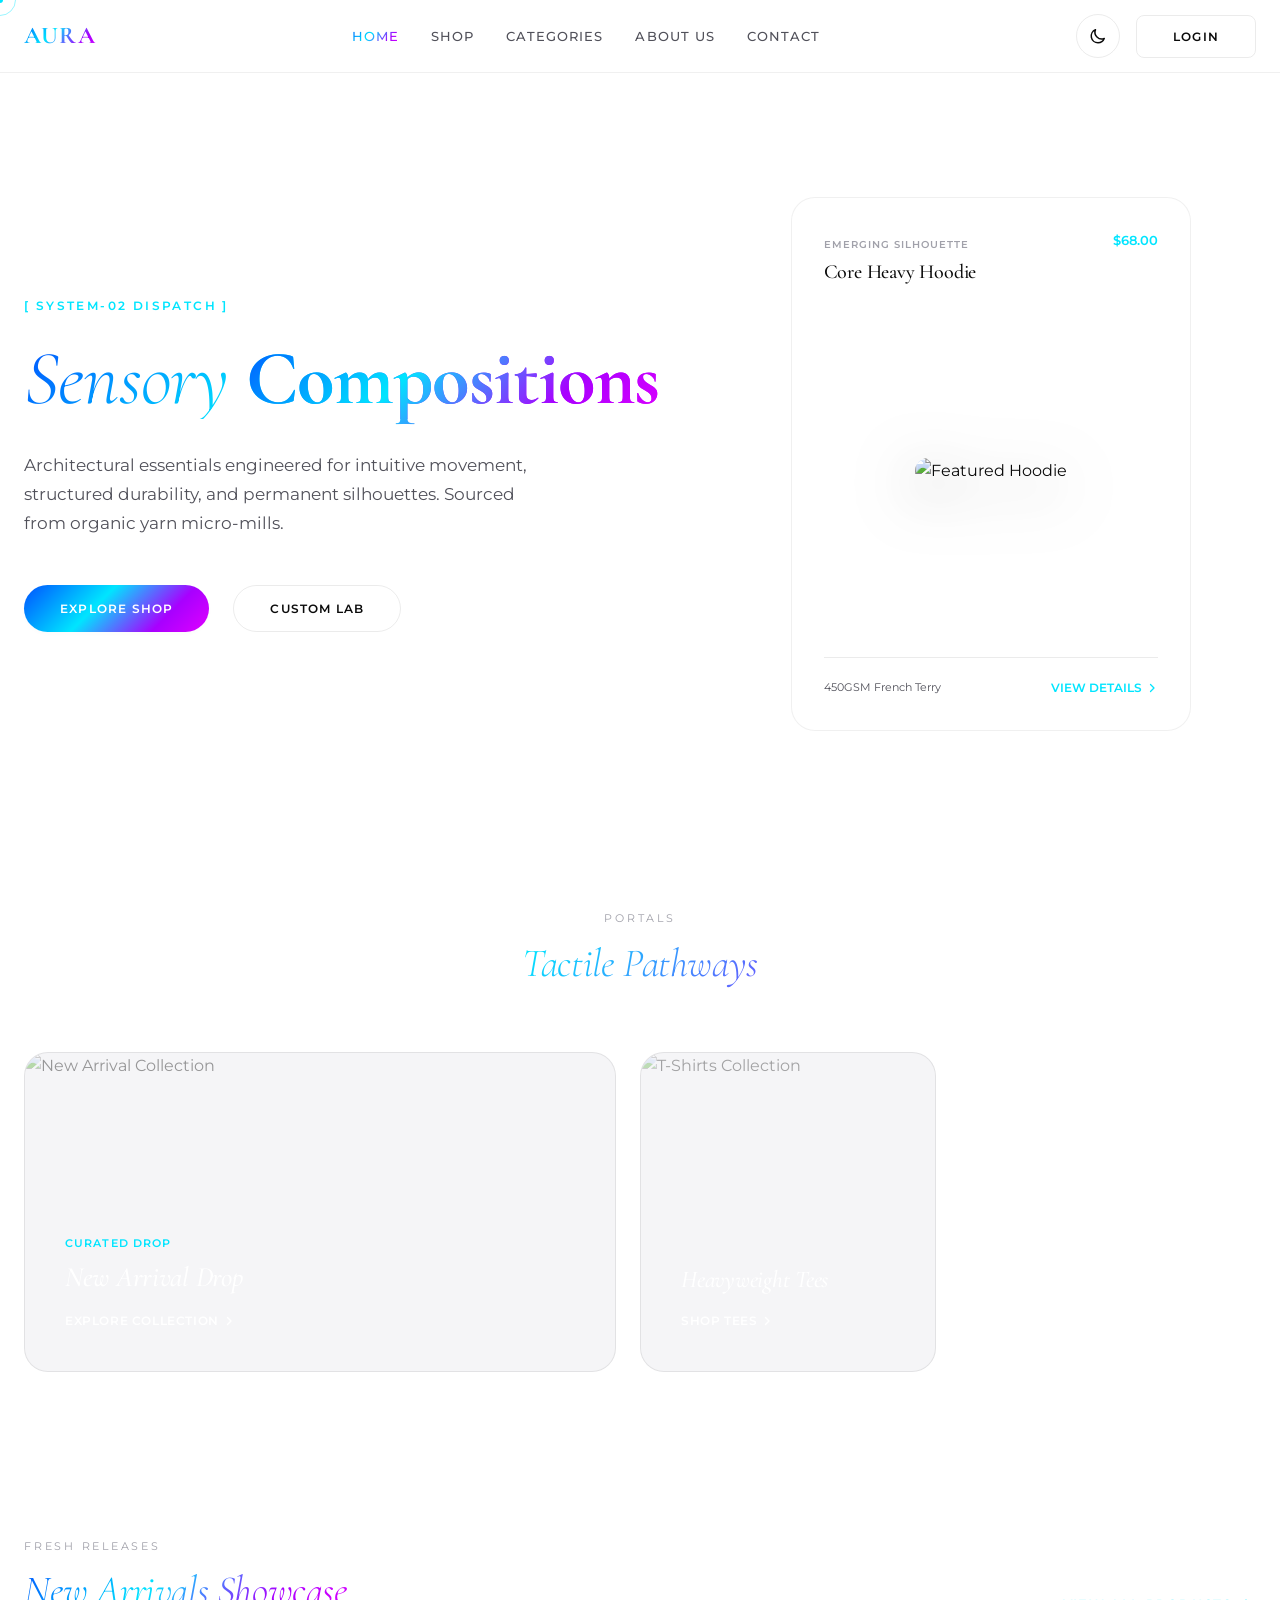
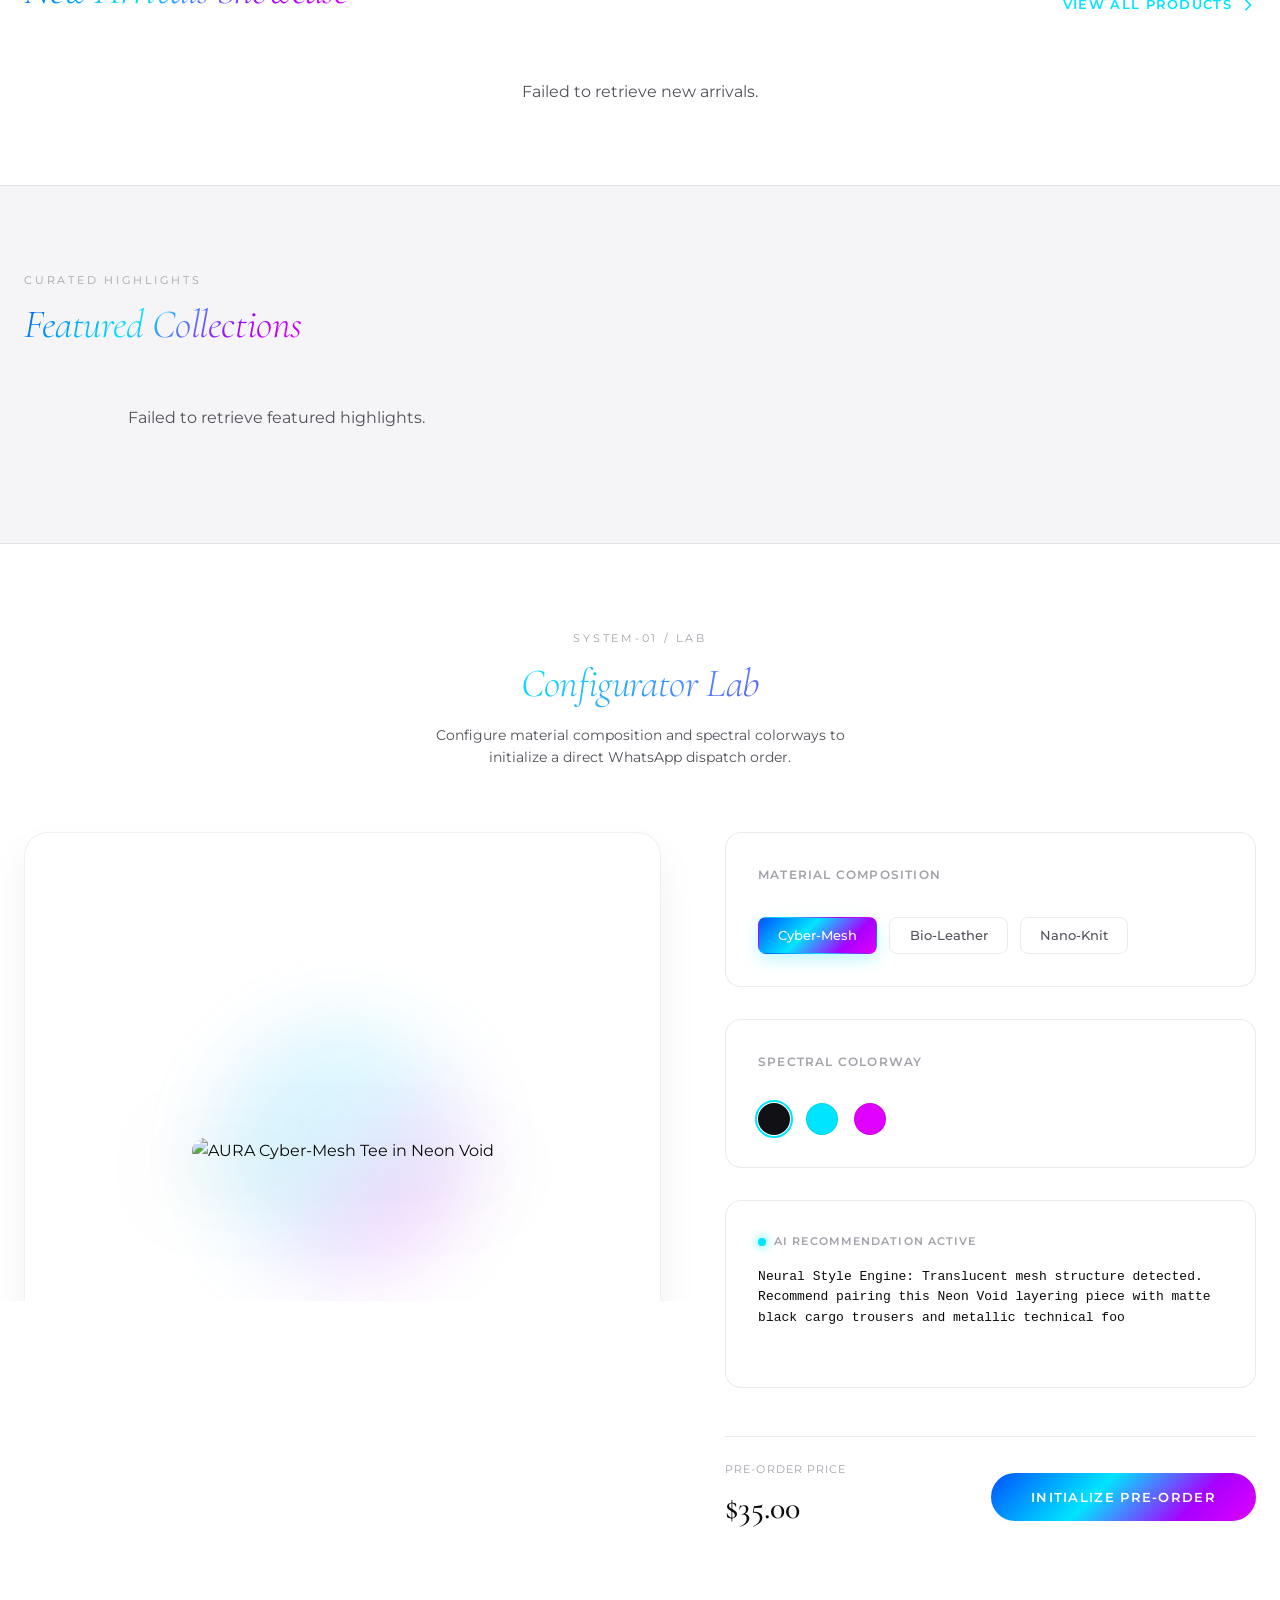
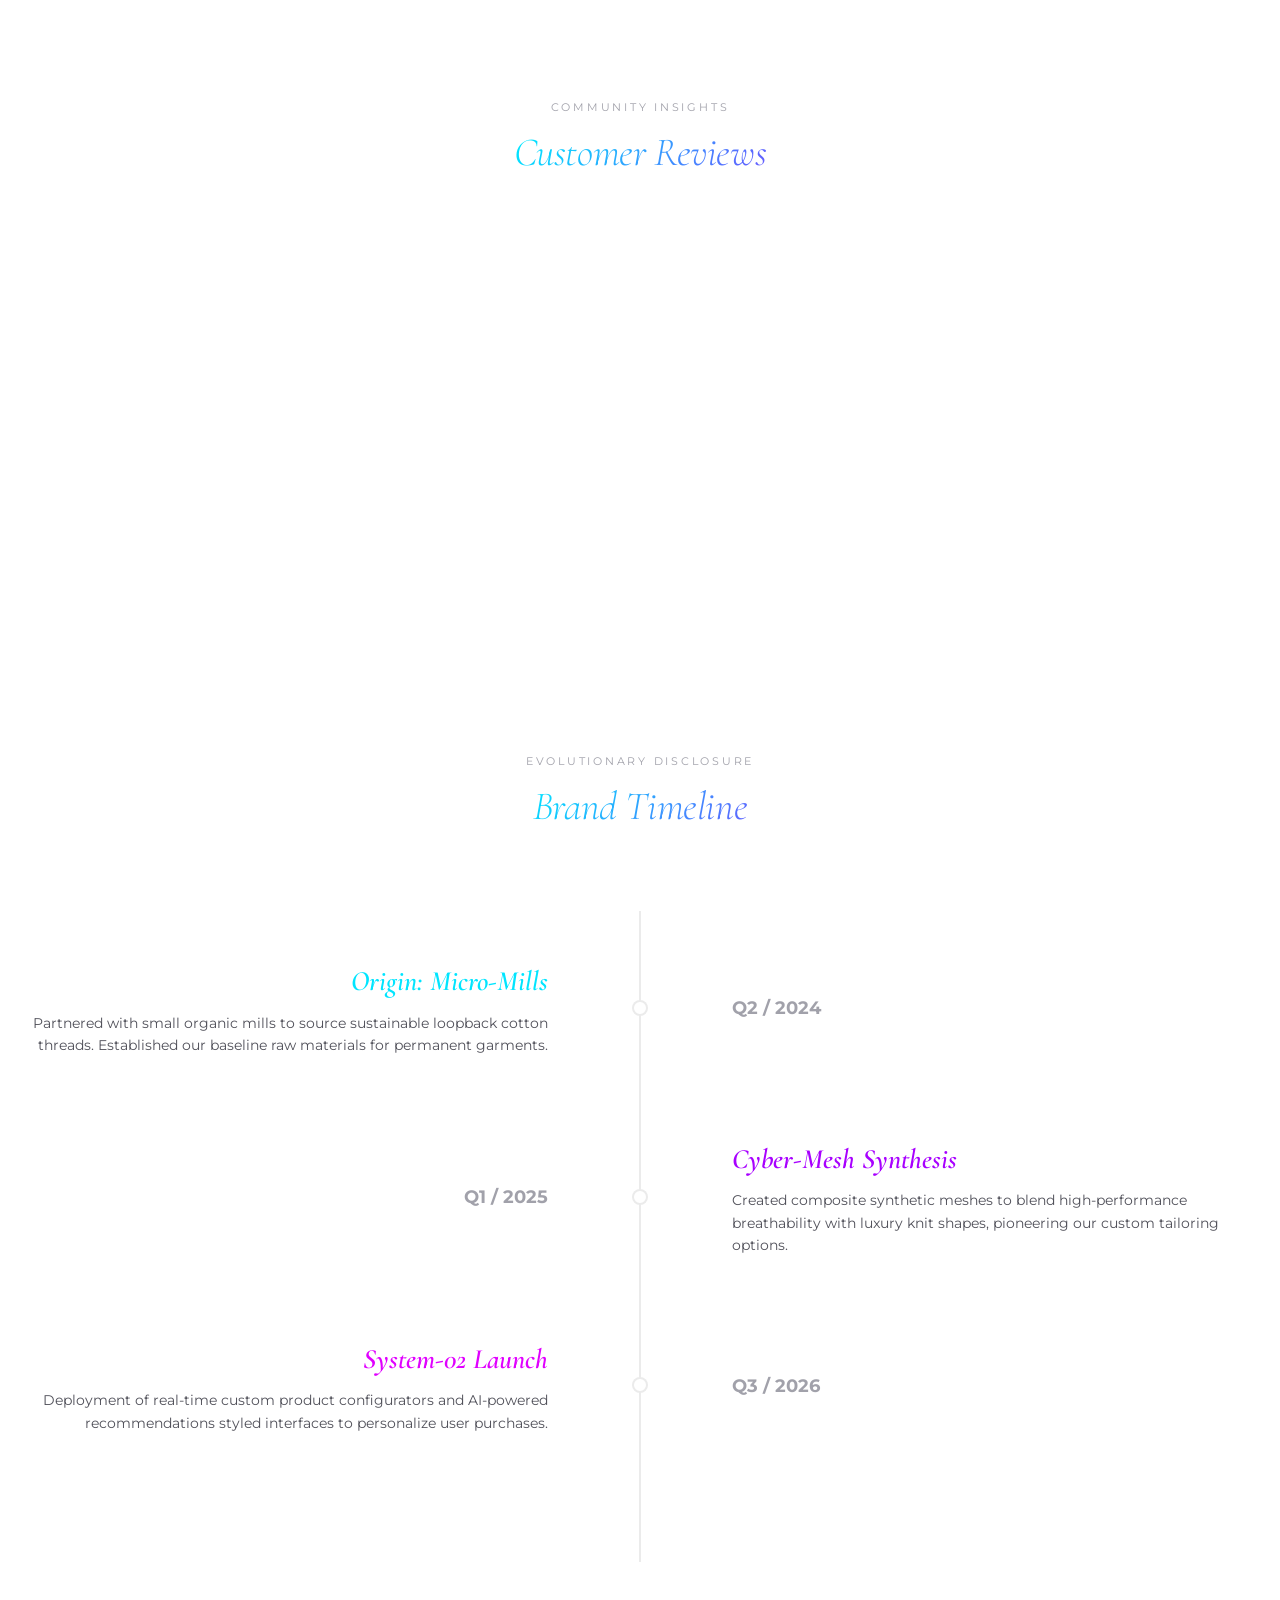
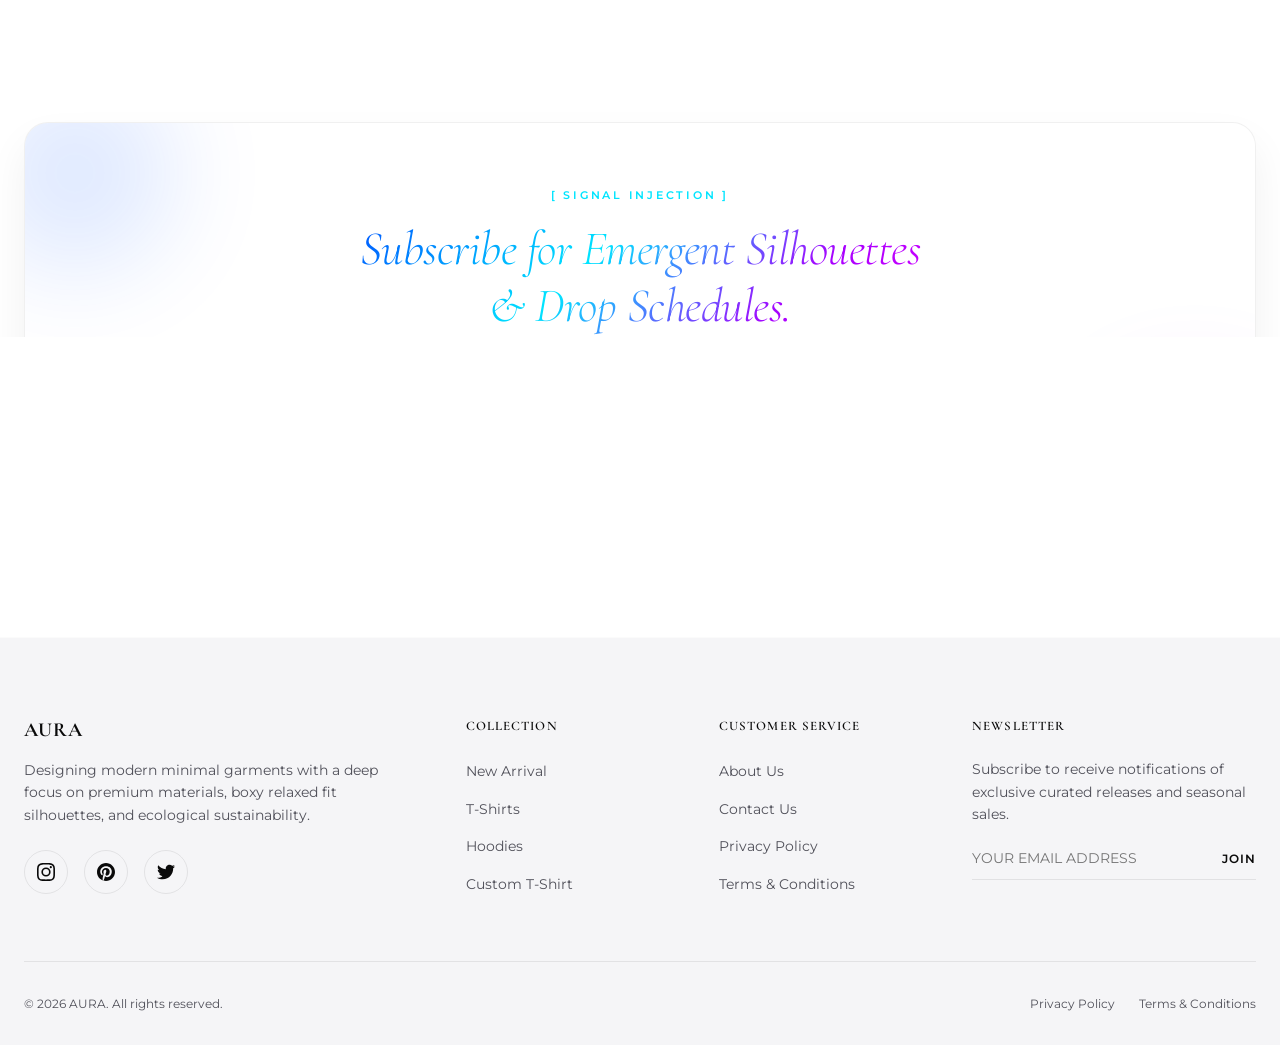
==== index.html @ 5f963b88 "first commit" ====
<!DOCTYPE html>
<html lang="en">
<head>
  <meta charset="UTF-8">
  <meta name="viewport" content="width=device-width, initial-scale=1.0">
  <title>AURA | Cutting-Edge Cyber-Luxury Fashion 2026</title>
  <meta name="description" content="AURA is a premium 2026 cyber-luxury fashion brand featuring bento-grid layouts, interactive T-shirt customizer, and AI-powered recommendations. Discover our sustainable, heavyweight minimalist streetwear.">
  <meta name="keywords" content="premium streetwear, cyber luxury, minimal fashion, custom clothing, awwwards design, heavyweight hoodie, sustainable fashion 2026">
  
  <!-- Resource Hints (PageSpeed Optimization) -->
  <link rel="preconnect" href="https://fonts.googleapis.com">
  <link rel="preconnect" href="https://fonts.gstatic.com" crossorigin>
  <link rel="preconnect" href="https://cdn.jsdelivr.net">

  <!-- Open Graph / Facebook (SEO Sharing) -->
  <meta property="og:type" content="website">
  <meta property="og:url" content="https://aura-2026.luxury/">
  <meta property="og:title" content="AURA | Cutting-Edge Cyber-Luxury Fashion 2026">
  <meta property="og:description" content="Discover AURA, a premium fashion brand focusing on heavyweight boxy T-shirts, relaxed fit hoodies, and custom tailored essentials. Built sustainably.">
  <meta property="og:image" content="https://images.unsplash.com/photo-1523381210434-271e8be1f52b?q=80&w=1200&auto=format&fit=crop">

  <!-- Twitter (SEO Sharing) -->
  <meta property="twitter:card" content="summary_large_image">
  <meta property="twitter:url" content="https://aura-2026.luxury/">
  <meta property="twitter:title" content="AURA | Cutting-Edge Cyber-Luxury Fashion 2026">
  <meta property="twitter:description" content="Discover AURA, a premium fashion brand focusing on heavyweight boxy T-shirts, relaxed fit hoodies, and custom tailored essentials. Built sustainably.">
  <meta property="twitter:image" content="https://images.unsplash.com/photo-1523381210434-271e8be1f52b?q=80&w=1200&auto=format&fit=crop">

  <!-- Structured Semantic Data (E-commerce Schema) -->
  <script type="application/ld+json">
  {
    "@context": "https://schema.org",
    "@type": "OnlineStore",
    "name": "AURA Cyber-Luxury Store",
    "description": "Premium 2026 cyber-luxury fashion brand focusing on heavyweight boxy T-shirts, relaxed fit hoodies, and custom tailored essentials.",
    "url": "https://aura-2026.luxury/",
    "logo": "https://images.unsplash.com/photo-1523381210434-271e8be1f52b?q=80&w=200",
    "sameAs": [
      "https://instagram.com/aura_luxury",
      "https://twitter.com/aura_luxury"
    ],
    "priceRange": "$$"
  }
  </script>

  <!-- CSS Stylesheets -->
  <link rel="stylesheet" href="css/variables.css">
  <link rel="stylesheet" href="css/main.css">
  <link rel="stylesheet" href="css/pages.css">
</head>
<body>

  <!-- Custom Trailing Cursor Dot and Circle -->
  <div id="custom-cursor-dot" class="custom-cursor-dot"></div>
  <div id="custom-cursor-circle" class="custom-cursor-circle"></div>

  <!-- Reusable Header is dynamically injected by js/main.js (floating & glassmorphic) -->

  <!-- Ambient Glowing Aurora Backdrops -->
  <div class="aurora-bg-container" style="z-index: 0;">
    <div class="aurora-blob cyan" style="width: 500px; height: 500px; opacity: 0.25; top: 10%; left: -10%;"></div>
    <div class="aurora-blob purple" style="width: 600px; height: 600px; opacity: 0.22; top: 40%; right: -10%;"></div>
    <div class="aurora-blob pink" style="width: 450px; height: 450px; opacity: 0.18; bottom: 10%; left: 20%;"></div>
  </div>

  <main style="position: relative; z-index: 10;">
    
    <!-- 1. INTERACTIVE HERO SECTION -->
    <section id="hero-section" class="section-padding container" style="margin-top: 6.5rem; min-height: 80vh; display: flex; align-items: center;" aria-label="Hero Showcase">
      <div style="display: grid; grid-template-columns: 1.2fr 1fr; gap: 4rem; width: 100%; align-items: center;" class="scroll-reveal revealed">
        <div>
          <span style="font-size: 0.75rem; text-transform: uppercase; letter-spacing: 0.2em; font-weight: 600; color: var(--aurora-cyan); display: block; margin-bottom: 1.5rem;">[ SYSTEM-02 DISPATCH ]</span>
          <h1 style="font-family: var(--font-display); font-size: clamp(3rem, 6vw, 5.5rem); font-weight: 300; font-style: italic; line-height: 1.05; margin-bottom: 2rem; color: var(--text-primary);">
            Sensory <span style="font-style: normal; font-weight: 700; background: var(--premium-gradient); -webkit-background-clip: text; -webkit-text-fill-color: transparent; background-clip: text;">Compositions</span>
          </h1>
          <p style="font-size: 1.05rem; line-height: 1.7; color: var(--text-secondary); max-width: 32rem; margin-bottom: 3rem;">
            Architectural essentials engineered for intuitive movement, structured durability, and permanent silhouettes. Sourced from organic yarn micro-mills.
          </p>
          <div style="display: flex; gap: 1.5rem;">
            <a href="shop.html" class="btn btn-primary" style="border-radius: var(--border-radius-full); background: var(--premium-gradient); border: none; color: #FFFFFF;">Explore Shop</a>
            <a href="#tshirt-designer" class="btn btn-secondary" style="border-radius: var(--border-radius-full);">Custom Lab</a>
          </div>
        </div>
        
        <!-- Interactive Floating Card (Right) -->
        <div class="perspective-container" style="display: flex; justify-content: center;">
          <div class="tilt-card floating-card" style="width: 100%; max-width: 400px; aspect-ratio: 3/4; border-radius: var(--border-radius-lg); background-color: var(--glass-bg); border: 1px solid var(--glass-border); backdrop-filter: var(--glass-blur); -webkit-backdrop-filter: var(--glass-blur); padding: 2rem; display: flex; flex-direction: column; justify-content: space-between;">
            <div class="card-shine"></div>
            <div style="display: flex; justify-content: space-between; align-items: flex-start;">
              <div>
                <span style="font-size: 0.625rem; font-weight: 600; color: var(--text-tertiary); letter-spacing: 0.1em; text-transform: uppercase;">Emerging Silhouette</span>
                <h3 style="font-size: 1.25rem; font-weight: 500; color: var(--text-primary); margin-top: 0.25rem;">Core Heavy Hoodie</h3>
              </div>
              <span style="font-size: 0.813rem; font-weight: 600; color: var(--aurora-cyan);">$68.00</span>
            </div>
            
            <div style="display: flex; justify-content: center; align-items: center; flex-grow: 1;">
              <img src="https://images.unsplash.com/photo-1556821840-3a63f95609a7?q=80&w=600" alt="Featured Hoodie" style="max-height: 200px; object-fit: contain; filter: drop-shadow(0 15px 30px rgba(0,0,0,0.6)); border-radius: var(--border-radius-md);">
            </div>
            
            <div style="display: flex; justify-content: space-between; align-items: center; border-top: 1px solid var(--border-color); padding-top: 1.25rem;">
              <span style="font-size: 0.688rem; color: var(--text-secondary);">450GSM French Terry</span>
              <a href="product-details.html?id=a0000000-0000-0000-0000-000000000004" style="font-size: 0.75rem; font-weight: 600; color: var(--aurora-cyan); display: flex; align-items: center; gap: 0.25rem;">
                VIEW DETAILS 
                <svg width="12" height="12" fill="none" viewBox="0 0 24 24" stroke="currentColor"><path stroke-linecap="round" stroke-linejoin="round" stroke-width="2.5" d="M9 5l7 7-7 7"/></svg>
              </a>
            </div>
          </div>
        </div>
      </div>
    </section>

    <!-- 2. TRENDING COLLECTIONS BENTO GRID -->
    <section id="trending-collections" class="section-padding container" aria-label="Trending Collections">
      <div style="text-align: center; margin-bottom: 4rem;" class="scroll-reveal">
        <span style="font-size: 0.688rem; text-transform: uppercase; letter-spacing: 0.25em; color: var(--text-tertiary);">PORTALS</span>
        <h2 style="font-family: var(--font-display); font-size: 2.5rem; font-weight: 300; font-style: italic; margin-top: 0.5rem;">Tactile Pathways</h2>
      </div>

      <div style="display: grid; grid-template-columns: 2fr 1fr 1fr; gap: 1.5rem; grid-auto-rows: minmax(320px, auto);" class="scroll-reveal reveal-delay-1">
        
        <!-- Cell 1: Large New Arrival -->
        <a href="shop.html?category=new-arrival" class="bento-cell" style="grid-column: span 1; position: relative; border-radius: var(--border-radius-lg); overflow: hidden; border: 1px solid var(--border-color); background-color: var(--bg-secondary); display: flex; flex-direction: column; justify-content: flex-end; padding: 2.5rem;">
          <img src="https://images.unsplash.com/photo-1523381210434-271e8be1f52b?q=80&w=800" alt="New Arrival Collection" style="position: absolute; top: 0; left: 0; width: 100%; height: 100%; object-fit: cover; opacity: 0.4; transition: transform 0.6s cubic-bezier(0.16, 1, 0.3, 1);">
          <div style="position: relative; z-index: 10;">
            <span style="font-size: 0.688rem; text-transform: uppercase; letter-spacing: 0.1em; color: var(--aurora-cyan); font-weight: 600; display: block; margin-bottom: 0.5rem;">CURATED DROP</span>
            <h3 style="font-size: 1.75rem; font-weight: 500; color: #FFFFFF; font-family: var(--font-display); font-style: italic; margin-bottom: 1rem;">New Arrival Drop</h3>
            <span style="font-size: 0.75rem; font-weight: 600; text-transform: uppercase; color: #FFFFFF; letter-spacing: 0.05em; display: flex; align-items: center; gap: 0.25rem;">
              EXPLORE COLLECTION <svg width="12" height="12" fill="none" viewBox="0 0 24 24" stroke="currentColor"><path stroke-linecap="round" stroke-linejoin="round" stroke-width="2.5" d="M9 5l7 7-7 7"/></svg>
            </span>
          </div>
        </a>

        <!-- Cell 2: Heavyweight T-Shirts -->
        <a href="shop.html?category=t-shirt" class="bento-cell" style="grid-column: span 1; position: relative; border-radius: var(--border-radius-lg); overflow: hidden; border: 1px solid var(--border-color); background-color: var(--bg-secondary); display: flex; flex-direction: column; justify-content: flex-end; padding: 2.5rem;">
          <img src="https://images.unsplash.com/photo-1521572267360-ee0c2909d518?q=80&w=800" alt="T-Shirts Collection" style="position: absolute; top: 0; left: 0; width: 100%; height: 100%; object-fit: cover; opacity: 0.35; transition: transform 0.6s cubic-bezier(0.16, 1, 0.3, 1);">
          <div style="position: relative; z-index: 10;">
            <h3 style="font-size: 1.5rem; font-weight: 500; color: #FFFFFF; font-family: var(--font-display); font-style: italic; margin-bottom: 1rem;">Heavyweight Tees</h3>
            <span style="font-size: 0.75rem; font-weight: 600; text-transform: uppercase; color: #FFFFFF; letter-spacing: 0.05em; display: flex; align-items: center; gap: 0.25rem;">
              SHOP TEES <svg width="12" height="12" fill="none" viewBox="0 0 24 24" stroke="currentColor"><path stroke-linecap="round" stroke-linejoin="round" stroke-width="2.5" d="M9 5l7 7-7 7"/></svg>
            </span>
          </div>
        </a>

        <!-- Cell 3: Loopback Hoodies -->
        <a href="shop.html?category=hoodies" class="bento-cell" style="grid-column: span 1; position: relative; border-radius: var(--border-radius-lg); overflow: hidden; border: 1px solid var(--border-color); background-color: var(--bg-secondary); display: flex; flex-direction: column; justify-content: flex-end; padding: 2.5rem;">
          <img src="https://images.unsplash.com/photo-1556821840-3a63f95609a7?q=80&w=800" alt="Hoodies Collection" style="position: absolute; top: 0; left: 0; width: 100%; height: 100%; object-fit: cover; opacity: 0.35; transition: transform 0.6s cubic-bezier(0.16, 1, 0.3, 1);">
          <div style="position: relative; z-index: 10;">
            <h3 style="font-size: 1.5rem; font-weight: 500; color: #FFFFFF; font-family: var(--font-display); font-style: italic; margin-bottom: 1rem;">Loopback Hoodies</h3>
            <span style="font-size: 0.75rem; font-weight: 600; text-transform: uppercase; color: #FFFFFF; letter-spacing: 0.05em; display: flex; align-items: center; gap: 0.25rem;">
              SHOP HOODIES <svg width="12" height="12" fill="none" viewBox="0 0 24 24" stroke="currentColor"><path stroke-linecap="round" stroke-linejoin="round" stroke-width="2.5" d="M9 5l7 7-7 7"/></svg>
            </span>
          </div>
        </a>

      </div>
    </section>

    <!-- 3. NEW ARRIVAL SHOWCASE -->
    <section id="new-arrivals" class="section-padding container" aria-label="New Arrivals">
      <div style="display: flex; justify-content: space-between; align-items: flex-end; margin-bottom: 4rem;" class="scroll-reveal">
        <div>
          <span style="font-size: 0.688rem; text-transform: uppercase; letter-spacing: 0.25em; color: var(--text-tertiary);">FRESH RELEASES</span>
          <h2 style="font-family: var(--font-display); font-size: 2.5rem; font-weight: 300; font-style: italic; margin-top: 0.5rem;">New Arrivals Showcase</h2>
        </div>
        <a href="shop.html" style="font-size: 0.813rem; font-weight: 600; text-transform: uppercase; letter-spacing: 0.1em; color: var(--aurora-cyan); display: flex; align-items: center; gap: 0.5rem;">
          View All Products 
          <svg width="16" height="16" fill="none" viewBox="0 0 24 24" stroke="currentColor"><path stroke-linecap="round" stroke-linejoin="round" stroke-width="2.5" d="M9 5l7 7-7 7"/></svg>
        </a>
      </div>

      <!-- Grid of 3 interactive products -->
      <div id="new-arrivals-grid" style="display: grid; grid-template-columns: repeat(3, 1fr); gap: 2.5rem;" class="scroll-reveal reveal-delay-1">
        <!-- Dynamically loaded via js/home.js with 3D tilts -->
        <div class="skeleton-card" style="height: 400px;"></div>
        <div class="skeleton-card" style="height: 400px;"></div>
        <div class="skeleton-card" style="height: 400px;"></div>
      </div>
    </section>

    <!-- 4. FEATURED PRODUCTS CAROUSEL -->
    <section id="featured-carousel" class="section-padding" style="overflow: hidden; background-color: var(--bg-secondary); border-top: 1px solid var(--border-color); border-bottom: 1px solid var(--border-color);" aria-label="Featured Carousel">
      <div class="container" style="display: flex; justify-content: space-between; align-items: flex-end; margin-bottom: 3.5rem;">
        <div>
          <span style="font-size: 0.688rem; text-transform: uppercase; letter-spacing: 0.25em; color: var(--text-tertiary);">CURATED HIGHLIGHTS</span>
          <h2 style="font-family: var(--font-display); font-size: 2.5rem; font-weight: 300; font-style: italic; margin-top: 0.5rem;">Featured Collections</h2>
        </div>
        <div style="display: flex; gap: 1rem;">
          <button id="carousel-prev-btn" class="btn-icon" style="border-radius: 50%; width: 3rem; height: 3rem;" aria-label="Previous Slide">
            <svg width="18" height="18" fill="none" viewBox="0 0 24 24" stroke="currentColor"><path stroke-linecap="round" stroke-linejoin="round" stroke-width="2.5" d="M15 19l-7-7 7-7"/></svg>
          </button>
          <button id="carousel-next-btn" class="btn-icon" style="border-radius: 50%; width: 3rem; height: 3rem;" aria-label="Next Slide">
            <svg width="18" height="18" fill="none" viewBox="0 0 24 24" stroke="currentColor"><path stroke-linecap="round" stroke-linejoin="round" stroke-width="2.5" d="M9 5l7 7-7 7"/></svg>
          </button>
        </div>
      </div>

      <!-- Horizontal scrolling track -->
      <div style="position: relative; width: 100%;">
        <div id="carousel-track" style="display: flex; gap: 2rem; padding: 0 10vw 2rem 10vw; overflow-x: auto; scrollbar-width: none; -ms-overflow-style: none; scroll-behavior: smooth;">
          <!-- Dynamically populated carousel items via js/home.js -->
        </div>
      </div>
    </section>

    <!-- 5. CUSTOM T-SHIRT DESIGNER (IMMERSIVE LAB) -->
    <section id="tshirt-designer" class="section-padding container" aria-label="Design Lab">
      <div style="text-align: center; margin-bottom: 4rem;" class="scroll-reveal">
        <span style="font-size: 0.688rem; text-transform: uppercase; letter-spacing: 0.25em; color: var(--text-tertiary);">SYSTEM-01 / LAB</span>
        <h2 style="font-family: var(--font-display); font-size: 2.5rem; font-weight: 300; font-style: italic; margin-top: 0.5rem;">Configurator Lab</h2>
        <p style="font-size: 0.875rem; color: var(--text-secondary); max-width: 28rem; margin: 1rem auto 0 auto; line-height: 1.6;">
          Configure material composition and spectral colorways to initialize a direct WhatsApp dispatch order.
        </p>
      </div>

      <div style="display: grid; grid-template-columns: 1.2fr 1fr; gap: 4rem; align-items: start;" class="scroll-reveal reveal-delay-1">
        
        <!-- Configurator Image Preview (Left) -->
        <div style="position: sticky; top: 6rem; background-color: var(--glass-bg); border: 1px solid var(--glass-border); border-radius: var(--border-radius-lg); backdrop-filter: var(--glass-blur); -webkit-backdrop-filter: var(--glass-blur); padding: 3rem; display: flex; justify-content: center; align-items: center; aspect-ratio: 1/1; box-shadow: var(--shadow-lg);">
          <div style="position: absolute; width: 250px; height: 250px; border-radius: 50%; background: var(--premium-gradient); opacity: 0.15; filter: blur(40px);"></div>
          <img src="" alt="Custom Preview" id="config-preview-img" style="max-height: 320px; object-fit: contain; filter: drop-shadow(0 20px 40px rgba(0,0,0,0.5)); border-radius: var(--border-radius-md); transition: all 0.4s cubic-bezier(0.16, 1, 0.3, 1);">
        </div>

        <!-- Designer Console (Right) -->
        <div style="display: flex; flex-direction: column; gap: 2rem;">
          
          <!-- Swatch Group: Materials -->
          <div class="swatch-group" style="background-color: rgba(255,255,255,0.02); border: 1px solid var(--border-color); padding: 2rem; border-radius: var(--border-radius-md);">
            <span class="swatch-title" style="font-size: 0.75rem; text-transform: uppercase; color: var(--text-tertiary); letter-spacing: 0.1em; display: block; margin-bottom: 1.25rem;">Material Composition</span>
            <div class="swatch-options" id="material-options" style="display: flex; gap: 0.75rem;">
              <button class="config-swatch-btn active" data-material="cyber-mesh" style="padding: 0.6rem 1.2rem; border: 1px solid var(--border-color); border-radius: var(--border-radius-sm); font-size: 0.813rem; font-weight: 500; cursor: pointer; transition: all var(--transition-fast);">Cyber-Mesh</button>
              <button class="config-swatch-btn" data-material="bio-leather" style="padding: 0.6rem 1.2rem; border: 1px solid var(--border-color); border-radius: var(--border-radius-sm); font-size: 0.813rem; font-weight: 500; cursor: pointer; transition: all var(--transition-fast);">Bio-Leather</button>
              <button class="config-swatch-btn" data-material="nano-knit" style="padding: 0.6rem 1.2rem; border: 1px solid var(--border-color); border-radius: var(--border-radius-sm); font-size: 0.813rem; font-weight: 500; cursor: pointer; transition: all var(--transition-fast);">Nano-Knit</button>
            </div>
          </div>

          <!-- Swatch Group: Colors -->
          <div class="swatch-group" style="background-color: rgba(255,255,255,0.02); border: 1px solid var(--border-color); padding: 2rem; border-radius: var(--border-radius-md);">
            <span class="swatch-title" style="font-size: 0.75rem; text-transform: uppercase; color: var(--text-tertiary); letter-spacing: 0.1em; display: block; margin-bottom: 1.25rem;">Spectral Colorway</span>
            <div class="swatch-options" id="color-options" style="display: flex; gap: 1rem;">
              <button class="color-option-btn active" data-color="neon-void" style="background-color: #111115; border-radius: 50%; width: 2rem; height: 2rem; border: 1px solid var(--border-color); cursor: pointer; position: relative;" title="Neon Void"></button>
              <button class="color-option-btn" data-color="vapor-cyan" style="background-color: #00e5ff; border-radius: 50%; width: 2rem; height: 2rem; border: 1px solid var(--border-color); cursor: pointer; position: relative;" title="Vapor Cyan"></button>
              <button class="color-option-btn" data-color="aurora-sunset" style="background-color: #e000ff; border-radius: 50%; width: 2rem; height: 2rem; border: 1px solid var(--border-color); cursor: pointer; position: relative;" title="Aurora Sunset"></button>
            </div>
          </div>

          <!-- AI recommendations UI -->
          <div style="background-color: rgba(255,255,255,0.02); border: 1px solid var(--border-color); padding: 2rem; border-radius: var(--border-radius-md);">
            <div style="display: flex; align-items: center; gap: 0.5rem; margin-bottom: 1rem;">
              <div class="ai-terminal-dot" style="width: 8px; height: 8px; border-radius: 50%; background-color: var(--status-success);"></div>
              <span style="font-size: 0.688rem; text-transform: uppercase; color: var(--text-tertiary); letter-spacing: 0.1em; font-weight: 600;">AI Recommendation Active</span>
            </div>
            <div style="font-family: monospace; font-size: 0.813rem; line-height: 1.6; min-height: 5.5rem; color: var(--text-primary);" id="ai-response-text">
              Awaiting selection parameters...
            </div>
          </div>

          <!-- Price & Pre-order Trigger -->
          <div style="display: flex; justify-content: space-between; align-items: center; border-top: 1px solid var(--border-color); padding-top: 1.5rem; margin-top: 1rem;">
            <div>
              <span style="font-size: 0.688rem; text-transform: uppercase; color: var(--text-tertiary); letter-spacing: 0.1em; display: block; margin-bottom: 0.25rem;">PRE-ORDER PRICE</span>
              <strong style="font-family: var(--font-display); font-size: 2rem; font-weight: 500; color: var(--text-primary);" id="config-price-display">$35.00</strong>
            </div>
            <button class="btn btn-primary" id="config-preorder-btn" style="border-radius: var(--border-radius-full); background: var(--premium-gradient); border: none; color: #FFFFFF; font-size: 0.813rem; padding: 1rem 2.5rem;">Initialize Pre-Order</button>
          </div>

        </div>
      </div>
    </section>

    <!-- 6. CUSTOMER REVIEWS -->
    <section id="customer-reviews" class="section-padding container" aria-label="Customer Reviews">
      <div style="text-align: center; margin-bottom: 4rem;" class="scroll-reveal">
        <span style="font-size: 0.688rem; text-transform: uppercase; letter-spacing: 0.25em; color: var(--text-tertiary);">COMMUNITY INSIGHTS</span>
        <h2 style="font-family: var(--font-display); font-size: 2.5rem; font-weight: 300; font-style: italic; margin-top: 0.5rem;">Customer Reviews</h2>
      </div>

      <div style="display: grid; grid-template-columns: repeat(3, 1fr); gap: 2rem;" class="scroll-reveal reveal-delay-1">
        
        <!-- Review 1 -->
        <article class="tilt-card" style="background-color: var(--glass-bg); border: 1px solid var(--glass-border); border-radius: var(--border-radius-md); padding: 2.5rem; backdrop-filter: var(--glass-blur); -webkit-backdrop-filter: var(--glass-blur); position: relative;">
          <div class="card-shine"></div>
          <div style="display: flex; gap: 0.25rem; color: var(--aurora-cyan); margin-bottom: 1.5rem;">
            <span>★</span><span>★</span><span>★</span><span>★</span><span>★</span>
          </div>
          <p style="font-size: 0.938rem; color: var(--text-secondary); line-height: 1.6; font-style: italic; margin-bottom: 2rem;">
            "The fit and structural drape are unmatched. The Heavyweight Boxy Tee feels like armor but fits like custom tailoring. Exceeded my high expectations."
          </p>
          <div style="display: flex; align-items: center; gap: 1rem; border-top: 1px solid var(--border-color); padding-top: 1.25rem;">
            <img src="https://images.unsplash.com/photo-1534528741775-53994a69daeb?q=80&w=100" alt="Sarah K." style="width: 2.25rem; height: 2.25rem; border-radius: 50%; object-fit: cover;">
            <div>
              <h4 style="font-size: 0.813rem; font-weight: 600; color: var(--text-primary);">Sarah K.</h4>
              <span style="font-size: 0.688rem; color: var(--text-tertiary);">Verified Architect</span>
            </div>
          </div>
        </article>

        <!-- Review 2 -->
        <article class="tilt-card" style="background-color: var(--glass-bg); border: 1px solid var(--glass-border); border-radius: var(--border-radius-md); padding: 2.5rem; backdrop-filter: var(--glass-blur); -webkit-backdrop-filter: var(--glass-blur); position: relative;">
          <div class="card-shine"></div>
          <div style="display: flex; gap: 0.25rem; color: var(--aurora-cyan); margin-bottom: 1.5rem;">
            <span>★</span><span>★</span><span>★</span><span>★</span><span>★</span>
          </div>
          <p style="font-size: 0.938rem; color: var(--text-secondary); line-height: 1.6; font-style: italic; margin-bottom: 2rem;">
            "Configured my custom Bio-Leather jacket in cyan. The design team was super communicative and WhatsApp integration is instant. Love the modular features."
          </p>
          <div style="display: flex; align-items: center; gap: 1rem; border-top: 1px solid var(--border-color); padding-top: 1.25rem;">
            <img src="https://images.unsplash.com/photo-1507003211169-0a1dd7228f2d?q=80&w=100" alt="Marcus V." style="width: 2.25rem; height: 2.25rem; border-radius: 50%; object-fit: cover;">
            <div>
              <h4 style="font-size: 0.813rem; font-weight: 600; color: var(--text-primary);">Marcus V.</h4>
              <span style="font-size: 0.688rem; color: var(--text-tertiary);">Creative Director</span>
            </div>
          </div>
        </article>

        <!-- Review 3 -->
        <article class="tilt-card" style="background-color: var(--glass-bg); border: 1px solid var(--glass-border); border-radius: var(--border-radius-md); padding: 2.5rem; backdrop-filter: var(--glass-blur); -webkit-backdrop-filter: var(--glass-blur); position: relative;">
          <div class="card-shine"></div>
          <div style="display: flex; gap: 0.25rem; color: var(--aurora-cyan); margin-bottom: 1.5rem;">
            <span>★</span><span>★</span><span>★</span><span>★</span><span>★</span>
          </div>
          <p style="font-size: 0.938rem; color: var(--text-secondary); line-height: 1.6; font-style: italic; margin-bottom: 2rem;">
            "Aura has completely transformed how I buy basic streetwear. The materials hold up after a dozen washes. A masterclass in sustainable fashion."
          </p>
          <div style="display: flex; align-items: center; gap: 1rem; border-top: 1px solid var(--border-color); padding-top: 1.25rem;">
            <img src="https://images.unsplash.com/photo-1492562080023-ab3db95bfbce?q=80&w=100" alt="David L." style="width: 2.25rem; height: 2.25rem; border-radius: 50%; object-fit: cover;">
            <div>
              <h4 style="font-size: 0.813rem; font-weight: 600; color: var(--text-primary);">David L.</h4>
              <span style="font-size: 0.688rem; color: var(--text-tertiary);">Verified Collector</span>
            </div>
          </div>
        </article>

      </div>
    </section>

    <!-- 7. BRAND STORY TIMELINE -->
    <section id="brand-story" class="section-padding container" aria-label="Brand Story">
      <div style="text-align: center; margin-bottom: 5rem;" class="scroll-reveal">
        <span style="font-size: 0.688rem; text-transform: uppercase; letter-spacing: 0.25em; color: var(--text-tertiary);">EVOLUTIONARY DISCLOSURE</span>
        <h2 style="font-family: var(--font-display); font-size: 2.5rem; font-weight: 300; font-style: italic; margin-top: 0.5rem;">Brand Timeline</h2>
      </div>

      <!-- Vertical Timeline Component -->
      <div class="brand-timeline">
        <div id="brand-timeline-progress" class="brand-timeline-progress"></div>
        
        <!-- Node 1 -->
        <div class="timeline-node scroll-reveal-left">
          <div class="timeline-content-left">
            <span style="font-family: var(--font-display); font-size: 1.75rem; font-style: italic; font-weight: 600; color: var(--aurora-cyan);">Origin: Micro-Mills</span>
            <p style="font-size: 0.875rem; color: var(--text-secondary); margin-top: 0.5rem;">
              Partnered with small organic mills to source sustainable loopback cotton threads. Established our baseline raw materials for permanent garments.
            </p>
          </div>
          <div class="timeline-indicator-container">
            <div class="timeline-indicator"></div>
          </div>
          <div class="timeline-content-right" style="font-weight: 700; font-size: 1.15rem; color: var(--text-tertiary);">
            Q2 / 2024
          </div>
        </div>

        <!-- Node 2 -->
        <div class="timeline-node scroll-reveal-right">
          <div class="timeline-content-left" style="font-weight: 700; font-size: 1.15rem; color: var(--text-tertiary); text-align: right;">
            Q1 / 2025
          </div>
          <div class="timeline-indicator-container">
            <div class="timeline-indicator"></div>
          </div>
          <div class="timeline-content-right">
            <span style="font-family: var(--font-display); font-size: 1.75rem; font-style: italic; font-weight: 600; color: var(--aurora-purple);">Cyber-Mesh Synthesis</span>
            <p style="font-size: 0.875rem; color: var(--text-secondary); margin-top: 0.5rem;">
              Created composite synthetic meshes to blend high-performance breathability with luxury knit shapes, pioneering our custom tailoring options.
            </p>
          </div>
        </div>

        <!-- Node 3 -->
        <div class="timeline-node scroll-reveal-left">
          <div class="timeline-content-left">
            <span style="font-family: var(--font-display); font-size: 1.75rem; font-style: italic; font-weight: 600; color: var(--aurora-pink);">System-02 Launch</span>
            <p style="font-size: 0.875rem; color: var(--text-secondary); margin-top: 0.5rem;">
              Deployment of real-time custom product configurators and AI-powered recommendations styled interfaces to personalize user purchases.
            </p>
          </div>
          <div class="timeline-indicator-container">
            <div class="timeline-indicator"></div>
          </div>
          <div class="timeline-content-right" style="font-weight: 700; font-size: 1.15rem; color: var(--text-tertiary);">
            Q3 / 2026
          </div>
        </div>

      </div>
    </section>

    <!-- 8. NEWSLETTER CTA -->
    <section id="newsletter-cta" class="section-padding container" aria-label="Newsletter Subscription">
      <div style="position: relative; border-radius: var(--border-radius-lg); background-color: var(--glass-bg); border: 1px solid var(--glass-border); backdrop-filter: var(--glass-blur); -webkit-backdrop-filter: var(--glass-blur); padding: 4rem; overflow: hidden; display: flex; flex-direction: column; align-items: center; text-align: center; box-shadow: var(--shadow-lg);" class="scroll-reveal">
        <div style="position: absolute; top: -50px; left: -50px; width: 200px; height: 200px; border-radius: 50%; background: var(--aurora-blue); opacity: 0.12; filter: blur(50px);"></div>
        <div style="position: absolute; bottom: -50px; right: -50px; width: 220px; height: 220px; border-radius: 50%; background: var(--aurora-purple); opacity: 0.12; filter: blur(50px);"></div>
        
        <span style="font-size: 0.688rem; text-transform: uppercase; letter-spacing: 0.25em; color: var(--aurora-cyan); font-weight: 600; margin-bottom: 1rem; position: relative; z-index: 10;">[ SIGNAL INJECTION ]</span>
        <h2 style="font-family: var(--font-display); font-size: clamp(2rem, 4vw, 3rem); font-weight: 300; font-style: italic; line-height: 1.2; max-width: 36rem; color: var(--text-primary); position: relative; z-index: 10; margin-bottom: 1.5rem;">
          Subscribe for Emergent Silhouettes & Drop Schedules.
        </h2>
        <p style="font-size: 0.938rem; color: var(--text-secondary); max-width: 28rem; line-height: 1.6; margin-bottom: 2.5rem; position: relative; z-index: 10;">
          Be first to inspect technical documentation of coming catalog arrivals and active pre-order lines.
        </p>

        <!-- Subscription Form -->
        <form style="width: 100%; max-width: 24rem; display: flex; gap: 0.5rem; position: relative; z-index: 10;" onsubmit="event.preventDefault(); window.showToast('Signal registered successfully.'); this.reset();">
          <input type="email" placeholder="ENTER ENCRYPTED EMAIL" required style="flex-grow: 1; padding: 0.813rem 1.25rem; border-radius: var(--border-radius-full); background-color: var(--bg-secondary); border: 1px solid var(--border-color); color: var(--text-primary); font-size: 0.813rem; outline: none; transition: border-color 0.2s;" onfocus="this.style.borderColor='var(--aurora-cyan)'" onblur="this.style.borderColor='var(--border-color)'">
          <button type="submit" class="btn btn-primary" style="border-radius: var(--border-radius-full); background: var(--premium-gradient); border: none; color: #FFFFFF; font-size: 0.75rem; font-weight: 600;">Subscribe</button>
        </form>
      </div>
    </section>

  </main>

  <!-- Supabase CDN Script (Loads supabase global variable) -->
  <script src="https://cdn.jsdelivr.net/npm/@supabase/supabase-js@2" defer></script>
  
  <!-- Config, Database Wrapper, and Global JS Logic -->
  <script src="js/config.js" defer></script>
  <script src="js/supabase-client.js" defer></script>
  <script src="js/main.js" defer></script>
  
  <!-- Page Specific Logic -->
  <script src="js/home.js" defer></script>
</body>
</html>
---- css/variables.css ----
@import url('https://fonts.googleapis.com/css2?family=Cormorant+Garamond:ital,wght@0,300;0,400;0,600;1,400&family=Montserrat:wght@300;400;500;600;700&display=swap');

:root {
  /* Fonts */
  --font-display: 'Cormorant Garamond', 'Times New Roman', serif;
  --font-body: 'Montserrat', 'Helvetica Neue', Helvetica, sans-serif;

  /* Common Tokens */
  --transition-fast: 0.15s cubic-bezier(0.16, 1, 0.3, 1);
  --transition-normal: 0.3s cubic-bezier(0.16, 1, 0.3, 1);
  --transition-slow: 0.6s cubic-bezier(0.16, 1, 0.3, 1);
  --border-radius-sm: 8px;
  --border-radius-md: 16px;
  --border-radius-lg: 24px;
  --border-radius-full: 9999px;
  --container-max-width: 1400px;

  /* Aurora/Accents Colors */
  --aurora-cyan: #00e5ff;
  --aurora-purple: #a800ff;
  --aurora-pink: #e000ff;
  --aurora-blue: #0052ff;
  --aurora-indigo: #00c6ff;

  /* Theme Defaults (Light Mode - Fallback) */
  --bg-primary: #FFFFFF;
  --bg-secondary: #F5F5F7;
  --bg-tertiary: #EDEDF0;
  --text-primary: #0A0A0A;
  --text-secondary: #51515A;
  --text-tertiary: #A1A1AA;
  --border-color: rgba(10, 10, 10, 0.08);
  --border-focus: #0052ff;
  --accent-color: #0052ff;
  --accent-hover: #003cc2;
  --accent-light: rgba(0, 82, 255, 0.05);
  --premium-gradient: linear-gradient(135deg, var(--aurora-blue) 0%, var(--aurora-cyan) 40%, var(--aurora-purple) 75%, var(--aurora-pink) 100%);
  
  /* Status Colors */
  --status-success: #10B981;
  --status-success-bg: rgba(16, 185, 129, 0.05);
  --status-warning: #F59E0B;
  --status-warning-bg: rgba(245, 158, 11, 0.05);
  --status-danger: #EF4444;
  --status-danger-bg: rgba(239, 68, 68, 0.05);

  /* Shadows & Glassmorphism */
  --shadow-sm: 0 2px 4px rgba(0, 0, 0, 0.02);
  --shadow-md: 0 8px 16px rgba(0, 0, 0, 0.04);
  --shadow-lg: 0 20px 40px rgba(0, 0, 0, 0.06);
  --glass-bg: rgba(255, 255, 255, 0.85);
  --glass-border: rgba(10, 10, 10, 0.06);
  --glass-blur: blur(20px);
}

/* Dark Mode Overrides (Default Cyber-Luxury State) */
[data-theme="dark"], :root {
  --bg-primary: #0A0A0A; /* Pure Cosmic Black */
  --bg-secondary: #121214; /* Bento Grid Cards */
  --bg-tertiary: #1A1A1E;
  --text-primary: #FAFAFB;
  --text-secondary: #A0A0AB;
  --text-tertiary: #52525B;
  --border-color: rgba(255, 255, 255, 0.08);
  --border-focus: var(--aurora-cyan);
  --accent-color: var(--aurora-cyan);
  --accent-hover: var(--aurora-blue);
  --accent-light: rgba(0, 229, 255, 0.06);
  --premium-gradient: linear-gradient(135deg, var(--aurora-blue) 0%, var(--aurora-cyan) 35%, var(--aurora-purple) 70%, var(--aurora-pink) 100%);

  /* Status Colors Dark Mode */
  --status-success-bg: rgba(16, 185, 129, 0.1);
  --status-warning-bg: rgba(245, 158, 11, 0.1);
  --status-danger-bg: rgba(239, 68, 68, 0.15);

  /* Shadows & Glassmorphism Dark Mode */
  --shadow-sm: 0 2px 8px rgba(0, 0, 0, 0.6);
  --shadow-md: 0 8px 24px rgba(0, 0, 0, 0.7);
  --shadow-lg: 0 24px 60px rgba(0, 0, 0, 0.8), 0 0 0 1px rgba(255, 255, 255, 0.03);
  --glass-bg: rgba(10, 10, 12, 0.75);
  --glass-border: rgba(255, 255, 255, 0.08);
  --glass-blur: blur(24px);
}

/* Light Theme Specific Override */
[data-theme="light"] {
  --bg-primary: #FFFFFF;
  --bg-secondary: #F5F5F7;
  --bg-tertiary: #EDEDF0;
  --text-primary: #0A0A0A;
  --text-secondary: #51515A;
  --text-tertiary: #A1A1AA;
  --border-color: rgba(10, 10, 10, 0.08);
  --border-focus: #0052ff;
  --accent-color: #0052ff;
  --accent-hover: #003cc2;
  --accent-light: rgba(0, 82, 255, 0.05);
  --premium-gradient: linear-gradient(135deg, var(--aurora-blue) 0%, var(--aurora-cyan) 40%, var(--aurora-purple) 75%, var(--aurora-pink) 100%);

  /* Status Colors Light Mode */
  --status-success-bg: rgba(16, 185, 129, 0.05);
  --status-warning-bg: rgba(245, 158, 11, 0.05);
  --status-danger-bg: rgba(239, 68, 68, 0.05);

  /* Shadows & Glassmorphism Light Mode */
  --shadow-sm: 0 2px 4px rgba(0, 0, 0, 0.02);
  --shadow-md: 0 8px 16px rgba(0, 0, 0, 0.04);
  --shadow-lg: 0 20px 40px rgba(0, 0, 0, 0.06);
  --glass-bg: rgba(255, 255, 255, 0.85);
  --glass-border: rgba(10, 10, 10, 0.06);
  --glass-blur: blur(20px);
}
---- css/main.css ----
/* =========================================================================
   BASE RESET & ACCESSIBILITY
   ========================================================================= */
*, *::before, *::after {
  box-sizing: border-box;
  margin: 0;
  padding: 0;
}

html {
  font-size: 16px;
  scroll-behavior: smooth;
  -webkit-font-smoothing: antialiased;
  -moz-osx-font-smoothing: grayscale;
}

/* Custom Scrollbar */
::-webkit-scrollbar {
  width: 6px;
  height: 6px;
}
::-webkit-scrollbar-track {
  background: var(--bg-primary);
}
::-webkit-scrollbar-thumb {
  background: var(--premium-gradient);
  border-radius: var(--border-radius-full);
}
::-webkit-scrollbar-thumb:hover {
  background: linear-gradient(90deg, #0072ff, #7f00ff);
}

body {
  font-family: var(--font-body);
  background-color: var(--bg-primary);
  color: var(--text-primary);
  line-height: 1.6;
  overflow-x: hidden;
  transition: background-color var(--transition-normal), color var(--transition-normal);
}

a {
  color: inherit;
  text-decoration: none;
  transition: color var(--transition-fast);
}

button, input, textarea, select {
  font-family: inherit;
  font-size: inherit;
  color: inherit;
  background: none;
  border: none;
  outline: none;
}

button {
  cursor: pointer;
}

img {
  max-width: 100%;
  height: auto;
  display: block;
}

ul {
  list-style: none;
}

/* Screen reader only utility class for accessibility */
.sr-only {
  position: absolute;
  width: 1px;
  height: 1px;
  padding: 0;
  margin: -1px;
  overflow: hidden;
  clip: rect(0, 0, 0, 0);
  white-space: nowrap;
  border: 0;
}

/* Focus styles for keyboard navigation */
a:focus-visible, button:focus-visible, input:focus-visible, select:focus-visible, textarea:focus-visible {
  outline: 2px solid var(--accent-color);
  outline-offset: 4px;
}

/* =========================================================================
   TYPOGRAPHY
   ========================================================================= */
h1, h2, h3, h4, h5, h6 {
  font-family: var(--font-display);
  font-weight: 500;
  line-height: 1.25;
  color: var(--text-primary);
  letter-spacing: -0.01em;
}

h1 { font-size: 2.25rem; font-weight: 600; }
h2 { font-size: 1.75rem; font-weight: 600; }
h3 { font-size: 1.35rem; font-weight: 500; }
h4 { font-size: 1.15rem; font-weight: 500; }
h5 { font-size: 1rem; font-weight: 500; }

p {
  color: var(--text-secondary);
}

.brand-logo, 
.text-gradient, 
.hero-title, 
.section-padding h2, 
.checkout-card-title,
.home-hero h1,
main h1, 
main h2 {
  background: var(--premium-gradient);
  -webkit-background-clip: text;
  -webkit-text-fill-color: transparent;
  background-clip: text;
  color: transparent;
}

/* =========================================================================
   LAYOUTS
   ========================================================================= */
.container {
  width: 100%;
  max-width: var(--container-max-width);
  margin-left: auto;
  margin-right: auto;
  padding-left: 1.5rem;
  padding-right: 1.5rem;
}

.section-padding {
  padding-top: 5rem;
  padding-bottom: 5rem;
}

@media (max-width: 768px) {
  .section-padding {
    padding-top: 3.5rem;
    padding-bottom: 3.5rem;
  }
}

/* =========================================================================
   COMPONENTS: BUTTONS
   ========================================================================= */
.btn {
  display: inline-flex;
  align-items: center;
  justify-content: center;
  padding: 0.813rem 2.25rem;
  border-radius: var(--border-radius-sm);
  font-weight: 600;
  letter-spacing: 0.1em;
  text-transform: uppercase;
  font-size: 0.75rem;
  transition: all var(--transition-normal);
  position: relative;
  overflow: hidden;
}

.btn:active {
  transform: scale(0.97);
}

.btn-primary {
  background-color: var(--text-primary);
  color: var(--bg-primary);
  border: 1px solid var(--text-primary);
  box-shadow: var(--shadow-sm);
}

.btn-primary:hover {
  background-color: transparent;
  color: var(--text-primary);
  box-shadow: 0 8px 20px rgba(0, 0, 0, 0.05);
}

[data-theme="dark"] .btn-primary:hover {
  box-shadow: 0 8px 24px rgba(255, 255, 255, 0.05);
}

.btn-secondary {
  background-color: transparent;
  color: var(--text-primary);
  border: 1px solid var(--border-color);
}

.btn-secondary:hover {
  border-color: var(--text-primary);
  background-color: var(--bg-secondary);
}

.btn-accent {
  background: var(--premium-gradient);
  color: #FFFFFF;
  border: none;
  box-shadow: 0 4px 15px rgba(0, 114, 255, 0.2);
}

.btn-accent:hover {
  transform: translateY(-2px);
  box-shadow: 0 8px 25px rgba(0, 114, 255, 0.35);
}

.btn-icon {
  display: inline-flex;
  align-items: center;
  justify-content: center;
  width: 2.75rem;
  height: 2.75rem;
  border-radius: var(--border-radius-full);
  color: var(--text-primary);
  border: 1px solid var(--border-color);
  transition: all var(--transition-fast);
  background-color: transparent;
}

.btn-icon:hover {
  background-color: var(--bg-secondary);
  border-color: var(--text-primary);
  transform: translateY(-2px);
}

/* =========================================================================
   COMPONENTS: INPUTS
   ========================================================================= */
.form-group {
  margin-bottom: 1.25rem;
  position: relative;
}

.form-label {
  display: block;
  font-size: 0.813rem;
  font-weight: 500;
  margin-bottom: 0.5rem;
  color: var(--text-secondary);
  text-transform: uppercase;
  letter-spacing: 0.05em;
}

.form-input {
  width: 100%;
  padding: 0.75rem 1rem;
  border-radius: var(--border-radius-sm);
  background-color: var(--bg-secondary);
  border: 1px solid var(--border-color);
  font-size: 0.938rem;
  transition: border-color var(--transition-fast), background-color var(--transition-fast);
}

.form-input:focus {
  border: 1px solid transparent;
  background-image: linear-gradient(var(--bg-primary), var(--bg-primary)), 
                    var(--premium-gradient);
  background-origin: border-box;
  background-clip: padding-box, border-box;
  outline: none;
}

.form-select {
  width: 100%;
  padding: 0.75rem 2rem 0.75rem 1rem;
  border-radius: var(--border-radius-sm);
  background-color: var(--bg-secondary);
  border: 1px solid var(--border-color);
  font-size: 0.938rem;
  appearance: none;
  background-image: url("data:image/svg+xml,%3Csvg xmlns='http://www.w3.org/2000/svg' fill='none' viewBox='0 0 24 24' stroke='%23475569'%3E%3Cpath stroke-linecap='round' stroke-linejoin='round' stroke-width='2' d='M19 9l-7 7-7-7'/%3E%3C/svg%3E");
  background-repeat: no-repeat;
  background-position: right 1rem center;
  background-size: 1rem;
  transition: border-color var(--transition-fast);
  cursor: pointer;
}

.form-select:focus {
  border: 1px solid transparent;
  background-image: linear-gradient(var(--bg-primary), var(--bg-primary)), 
                    url("data:image/svg+xml,%3Csvg xmlns='http://www.w3.org/2000/svg' fill='none' viewBox='0 0 24 24' stroke='%23475569'%3E%3Cpath stroke-linecap='round' stroke-linejoin='round' stroke-width='2' d='M19 9l-7 7-7-7'/%3E%3C/svg%3E"), 
                    var(--premium-gradient);
  background-origin: padding-box, padding-box, border-box;
  background-clip: padding-box, padding-box, border-box;
  background-repeat: no-repeat;
  background-position: center, right 1rem center, center;
  background-size: auto, 1rem, auto;
  outline: none;
}

/* =========================================================================
   COMPONENTS: PREMIUM HEADER & FOOTER
   ========================================================================= */
.site-header {
  position: fixed;
  top: 0;
  left: 0;
  width: 100%;
  z-index: 100;
  background-color: var(--glass-bg);
  border-bottom: 1px solid var(--glass-border);
  backdrop-filter: var(--glass-blur);
  -webkit-backdrop-filter: var(--glass-blur);
  transition: background-color var(--transition-normal), border-color var(--transition-normal), transform var(--transition-normal);
}

.site-header.hide {
  transform: translateY(-100%);
}

.site-header.scrolled {
  background-color: var(--glass-bg);
  box-shadow: var(--shadow-sm);
}

.header-container {
  display: flex;
  align-items: center;
  justify-content: space-between;
  height: 4.5rem;
}

.brand-logo {
  font-family: var(--font-display);
  font-weight: 700;
  font-size: 1.5rem;
  letter-spacing: 0.05em;
  text-transform: uppercase;
  color: var(--text-primary);
}

.nav-menu {
  display: flex;
  align-items: center;
  gap: 2rem;
}

.nav-link {
  font-size: 0.813rem;
  font-weight: 500;
  text-transform: uppercase;
  letter-spacing: 0.08em;
  color: var(--text-secondary);
}

.nav-link:hover, .nav-link.active {
  background: var(--premium-gradient);
  -webkit-background-clip: text;
  -webkit-text-fill-color: transparent;
  background-clip: text;
  color: transparent;
}

.header-actions {
  display: flex;
  align-items: center;
  gap: 1rem;
}

.search-bar-container {
  position: relative;
  display: flex;
  align-items: center;
  border-radius: var(--border-radius-full);
  background-color: var(--bg-tertiary);
  padding: 0.4rem 1rem;
  width: 14rem;
  transition: width var(--transition-normal), background-color var(--transition-fast);
}

.search-bar-container:focus-within {
  width: 18rem;
  background-color: var(--bg-secondary);
  outline: 1px solid var(--text-primary);
}

.search-input {
  width: 100%;
  background: none;
  font-size: 0.813rem;
  padding-left: 0.5rem;
}

.search-btn {
  color: var(--text-secondary);
  display: flex;
  align-items: center;
}

.search-btn:hover {
  color: var(--text-primary);
}

/* User Menu & Dropdown */
.user-menu-container {
  position: relative;
}

.user-profile-btn {
  display: flex;
  align-items: center;
  gap: 0.5rem;
  font-size: 0.813rem;
  font-weight: 500;
  text-transform: uppercase;
  letter-spacing: 0.05em;
}

.user-avatar-mini {
  width: 2rem;
  height: 2rem;
  border-radius: var(--border-radius-full);
  object-fit: cover;
  border: 1px solid var(--border-color);
}

.user-dropdown {
  position: absolute;
  top: 130%;
  right: 0;
  width: 14rem;
  background-color: var(--bg-primary);
  border: 1px solid var(--border-color);
  border-radius: var(--border-radius-sm);
  box-shadow: var(--shadow-lg);
  display: none;
  flex-direction: column;
  padding: 0.5rem 0;
  z-index: 100;
  animation: slideDown 0.2s cubic-bezier(0.16, 1, 0.3, 1);
}

.user-dropdown.show {
  display: flex;
}

.dropdown-item {
  padding: 0.75rem 1.25rem;
  font-size: 0.875rem;
  color: var(--text-secondary);
  transition: background-color var(--transition-fast), color var(--transition-fast);
}

.dropdown-item:hover {
  background-color: var(--bg-secondary);
  color: var(--text-primary);
}

.dropdown-divider {
  height: 1px;
  background-color: var(--border-color);
  margin: 0.5rem 0;
}

/* Theme toggle & mobile menu trigger */
.theme-toggle-btn, .menu-toggle-btn {
  background: none;
  color: var(--text-primary);
}

.menu-toggle-btn {
  display: none;
}

/* Mobile Side Navigation Drawer */
.mobile-nav-drawer {
  position: fixed;
  top: 0;
  left: -100%;
  width: 80%;
  max-width: 300px;
  height: 100vh;
  background-color: var(--bg-primary);
  box-shadow: var(--shadow-lg);
  z-index: 200;
  display: flex;
  flex-direction: column;
  padding: 2rem 1.5rem;
  transition: left var(--transition-normal);
}

.mobile-nav-drawer.open {
  left: 0;
}

.mobile-nav-overlay {
  position: fixed;
  top: 0;
  left: 0;
  width: 100vw;
  height: 100vh;
  background-color: rgba(15, 23, 42, 0.4);
  backdrop-filter: blur(4px);
  z-index: 199;
  opacity: 0;
  pointer-events: none;
  transition: opacity var(--transition-normal);
}

.mobile-nav-overlay.show {
  opacity: 1;
  pointer-events: auto;
}

.mobile-nav-header {
  display: flex;
  align-items: center;
  justify-content: space-between;
  margin-bottom: 3rem;
}

.mobile-nav-menu {
  display: flex;
  flex-direction: column;
  gap: 1.5rem;
  margin-bottom: 3rem;
}

.mobile-nav-link {
  font-size: 1.125rem;
  font-weight: 500;
  text-transform: uppercase;
  letter-spacing: 0.08em;
  color: var(--text-primary);
}

.mobile-nav-link:hover, .mobile-nav-link.active {
  background: var(--premium-gradient);
  -webkit-background-clip: text;
  -webkit-text-fill-color: transparent;
  background-clip: text;
  color: transparent;
}

.mobile-nav-footer {
  margin-top: auto;
  display: flex;
  flex-direction: column;
  gap: 1rem;
}

/* Responsive navigation breakpoint */
@media (max-width: 1024px) {
  .nav-menu {
    display: none;
  }
  .search-bar-container {
    display: none;
  }
  .menu-toggle-btn {
    display: inline-flex;
  }
}

/* Footer style */
.site-footer {
  background-color: var(--bg-secondary);
  border-top: 1px solid var(--border-color);
  padding: 5rem 0 2rem;
  transition: background-color var(--transition-normal), border-top var(--transition-normal);
}

.footer-grid {
  display: grid;
  grid-template-columns: 2fr 1fr 1fr 1.5fr;
  gap: 4rem;
  margin-bottom: 4rem;
}

.footer-brand h3 {
  font-family: var(--font-display);
  font-weight: 700;
  font-size: 1.25rem;
  letter-spacing: 0.05em;
  text-transform: uppercase;
  margin-bottom: 1rem;
}

.footer-brand p {
  font-size: 0.875rem;
  margin-bottom: 1.5rem;
}

.footer-socials {
  display: flex;
  gap: 1rem;
}

.footer-links-col h4 {
  font-size: 0.813rem;
  font-weight: 600;
  text-transform: uppercase;
  letter-spacing: 0.08em;
  margin-bottom: 1.5rem;
  color: var(--text-primary);
}

.footer-links-col ul {
  display: flex;
  flex-direction: column;
  gap: 0.75rem;
}

.footer-links-col a {
  font-size: 0.875rem;
  color: var(--text-secondary);
}

.footer-links-col a:hover {
  color: var(--text-primary);
}

.footer-newsletter h4 {
  font-size: 0.813rem;
  font-weight: 600;
  text-transform: uppercase;
  letter-spacing: 0.08em;
  margin-bottom: 1.5rem;
}

.footer-newsletter p {
  font-size: 0.875rem;
  margin-bottom: 1rem;
}

.newsletter-form {
  position: relative;
  display: flex;
  border-bottom: 1px solid var(--border-color);
  padding-bottom: 0.25rem;
}

.newsletter-form::after {
  content: '';
  position: absolute;
  bottom: -1px;
  left: 0;
  width: 100%;
  height: 2px;
  background: linear-gradient(90deg, #00c6ff, #0072ff, #7f00ff, #00c6ff);
  background-size: 200% 100%;
  background-position: 100% 0;
  transform: scaleX(0);
  transform-origin: left;
  transition: transform 0.5s cubic-bezier(0.22, 1, 0.36, 1);
}

.newsletter-form:focus-within {
  border-bottom-color: transparent;
}

.newsletter-form:focus-within::after {
  transform: scaleX(1);
  animation: gradient-flow-underline 2s linear infinite;
}

@keyframes gradient-flow-underline {
  0% {
    background-position: 100% 0;
  }
  100% {
    background-position: -100% 0;
  }
}

.newsletter-input {
  width: 100%;
  font-size: 0.875rem;
  padding: 0.5rem 0;
}

.newsletter-input:focus {
  outline: none;
  border: none;
  box-shadow: none;
}

.newsletter-btn {
  text-transform: uppercase;
  font-size: 0.75rem;
  font-weight: 600;
  letter-spacing: 0.08em;
  padding-left: 1rem;
}

.footer-bottom {
  border-top: 1px solid var(--border-color);
  padding-top: 2rem;
  display: flex;
  justify-content: space-between;
  align-items: center;
}

.footer-bottom p {
  font-size: 0.75rem;
}

.footer-bottom-links {
  display: flex;
  gap: 1.5rem;
  font-size: 0.75rem;
  color: var(--text-secondary);
}

.footer-bottom-links a:hover {
  color: var(--text-primary);
}

@media (max-width: 768px) {
  .footer-grid {
    grid-template-columns: 1fr;
    gap: 2.5rem;
  }
  .footer-bottom {
    flex-direction: column;
    gap: 1rem;
    align-items: flex-start;
  }
}

/* =========================================================================
   COMPONENTS: PRODUCT CARD & SKELETON
   ========================================================================= */
.product-card {
  position: relative;
  display: flex;
  flex-direction: column;
  background-color: var(--bg-primary);
  border: 1px solid var(--border-color);
  border-radius: var(--border-radius-sm);
  overflow: hidden;
  transition: transform var(--transition-normal), box-shadow var(--transition-normal);
}

.product-card:hover {
  transform: translateY(-4px);
  box-shadow: var(--shadow-md);
  border-color: var(--text-primary);
}

.product-image-container {
  position: relative;
  aspect-ratio: 3 / 4;
  overflow: hidden;
  background-color: var(--bg-secondary);
}

.product-img {
  width: 100%;
  height: 100%;
  object-fit: cover;
  transition: transform var(--transition-slow);
}

.product-card:hover .product-img {
  transform: scale(1.04);
}

.product-badge {
  position: absolute;
  top: 1rem;
  left: 1rem;
  background-color: var(--text-primary);
  color: var(--bg-primary);
  padding: 0.25rem 0.75rem;
  font-size: 0.688rem;
  font-weight: 600;
  text-transform: uppercase;
  letter-spacing: 0.05em;
  border-radius: var(--border-radius-sm);
  z-index: 10;
}

.wishlist-btn-card {
  position: absolute;
  top: 1rem;
  right: 1rem;
  background-color: var(--glass-bg);
  border: 1px solid var(--glass-border);
  backdrop-filter: var(--glass-blur);
  -webkit-backdrop-filter: var(--glass-blur);
  width: 2.25rem;
  height: 2.25rem;
  border-radius: var(--border-radius-full);
  display: flex;
  align-items: center;
  justify-content: center;
  color: var(--text-primary);
  z-index: 10;
  transition: transform var(--transition-fast), background-color var(--transition-fast);
}

.wishlist-btn-card:hover {
  transform: scale(1.08);
  background-color: var(--bg-primary);
}

.wishlist-btn-card.active {
  color: var(--status-danger);
  fill: var(--status-danger);
}

.product-info {
  padding: 1.25rem;
  display: flex;
  flex-direction: column;
  flex-grow: 1;
}

.product-category {
  font-family: var(--font-display);
  font-size: 0.688rem;
  font-weight: 600;
  text-transform: uppercase;
  letter-spacing: 0.1em;
  color: var(--text-tertiary);
  margin-bottom: 0.5rem;
}

.product-title {
  font-size: 0.938rem;
  font-weight: 500;
  margin-bottom: 0.5rem;
  line-height: 1.4;
  color: var(--text-primary);
}

.product-price-row {
  display: flex;
  justify-content: space-between;
  align-items: center;
  margin-top: auto;
}

.product-price {
  font-family: var(--font-display);
  font-weight: 600;
  font-size: 1.125rem;
  color: var(--text-primary);
}

.buy-now-card-btn {
  display: inline-flex;
  align-items: center;
  justify-content: center;
  gap: 0.25rem;
  font-size: 0.75rem;
  font-weight: 600;
  text-transform: uppercase;
  letter-spacing: 0.05em;
  color: var(--accent-color);
  transition: color var(--transition-fast);
}

.buy-now-card-btn:hover {
  color: var(--accent-hover);
}

/* Skeleton Loading State */
.skeleton {
  background: linear-gradient(90deg, var(--bg-secondary) 25%, var(--bg-tertiary) 50%, var(--bg-secondary) 75%);
  background-size: 200% 100%;
  animation: skeletonLoading 1.5s infinite;
}

.skeleton-card {
  border: 1px solid var(--border-color);
  border-radius: var(--border-radius-sm);
  overflow: hidden;
}

.skeleton-image {
  aspect-ratio: 3 / 4;
}

.skeleton-info {
  padding: 1.25rem;
}

.skeleton-category {
  height: 0.625rem;
  width: 30%;
  margin-bottom: 0.75rem;
}

.skeleton-title {
  height: 1rem;
  width: 80%;
  margin-bottom: 0.5rem;
}

.skeleton-price {
  height: 1.25rem;
  width: 40%;
  margin-top: 1rem;
}

@keyframes skeletonLoading {
  0% { background-position: 200% 0; }
  100% { background-position: -200% 0; }
}

/* =========================================================================
   COMPONENTS: MODALS (AUTH & DEV PANEL)
   ========================================================================= */
.modal-overlay {
  position: fixed;
  top: 0;
  left: 0;
  width: 100%;
  height: 100%;
  background-color: rgba(15, 23, 42, 0.4);
  backdrop-filter: blur(8px);
  z-index: 1000;
  display: none;
  align-items: center;
  justify-content: center;
  padding: 1.5rem;
  animation: fadeIn 0.3s var(--transition-normal);
}

.modal-overlay.show {
  display: flex;
}

.modal-container {
  width: 100%;
  max-width: 480px;
  background-color: var(--bg-primary);
  border: 1px solid var(--border-color);
  border-radius: var(--border-radius-md);
  box-shadow: var(--shadow-lg);
  overflow: hidden;
  animation: scaleUp 0.3s cubic-bezier(0.16, 1, 0.3, 1);
}

.modal-header {
  padding: 1.5rem 2rem 1rem;
  display: flex;
  align-items: center;
  justify-content: space-between;
  border-bottom: 1px solid var(--border-color);
}

.modal-title {
  font-family: var(--font-display);
  font-size: 1.25rem;
  font-weight: 600;
  text-transform: uppercase;
  letter-spacing: 0.05em;
}

.modal-close-btn {
  color: var(--text-secondary);
}

.modal-close-btn:hover {
  color: var(--text-primary);
}

.modal-body {
  padding: 2rem;
}

.modal-footer {
  padding: 1.25rem 2rem;
  background-color: var(--bg-secondary);
  border-top: 1px solid var(--border-color);
  display: flex;
  justify-content: flex-end;
  gap: 1rem;
}

/* =========================================================================
   COMPONENTS: TOAST NOTIFICATIONS
   ========================================================================= */
.toast-container {
  position: fixed;
  bottom: 5.5rem;
  right: 2rem;
  z-index: 2000;
  display: flex;
  flex-direction: column;
  gap: 0.75rem;
  max-width: 360px;
}

.toast {
  display: flex;
  align-items: center;
  gap: 1rem;
  padding: 1rem 1.25rem;
  background-color: var(--bg-primary);
  border-left: 4px solid var(--text-primary);
  border-radius: var(--border-radius-sm);
  box-shadow: var(--shadow-lg);
  color: var(--text-primary);
  font-size: 0.875rem;
  font-weight: 500;
  animation: slideInRight 0.3s cubic-bezier(0.16, 1, 0.3, 1);
  transition: transform var(--transition-normal), opacity var(--transition-normal);
}

.toast.success { border-left-color: var(--status-success); }
.toast.warning { border-left-color: var(--status-warning); }
.toast.danger { border-left-color: var(--status-danger); }

.toast-close-btn {
  margin-left: auto;
  color: var(--text-tertiary);
}

.toast-close-btn:hover {
  color: var(--text-primary);
}

/* Floating Scroll to Top Button */
.scroll-to-top-btn {
  position: fixed;
  bottom: 2rem;
  right: 2rem;
  width: 3rem;
  height: 3rem;
  border-radius: var(--border-radius-full);
  background: var(--premium-gradient);
  color: #FFFFFF;
  border: none;
  box-shadow: var(--shadow-lg);
  cursor: pointer;
  display: flex;
  align-items: center;
  justify-content: center;
  opacity: 0;
  visibility: hidden;
  transform: translateY(20px);
  transition: transform 0.4s cubic-bezier(0.16, 1, 0.3, 1), opacity 0.4s cubic-bezier(0.16, 1, 0.3, 1), visibility 0.4s;
  z-index: 999;
}

.scroll-to-top-btn.show {
  opacity: 1;
  visibility: visible;
  transform: translateY(0);
}

.scroll-to-top-btn:hover {
  transform: translateY(-4px) scale(1.05);
  box-shadow: 0 12px 20px rgba(181, 137, 61, 0.3);
}

.scroll-to-top-btn:active {
  transform: translateY(-2px) scale(0.98);
}

/* =========================================================================
   ANIMATIONS
   ========================================================================= */
@keyframes fadeIn {
  from { opacity: 0; }
  to { opacity: 1; }
}

@keyframes scaleUp {
  from { transform: scale(0.95); opacity: 0; }
  to { transform: scale(1); opacity: 1; }
}

@keyframes slideDown {
  from { transform: translateY(-10px); opacity: 0; }
  to { transform: translateY(0); opacity: 1; }
}

@keyframes slideInRight {
  from { transform: translateX(100%); opacity: 0; }
  to { transform: translateX(0); opacity: 1; }
}


/* =========================================================================
   CYBER-LUXURY DESIGN UTILITIES
   ========================================================================= */

/* Drifting Aurora Blobs */
.aurora-bg-container {
  position: fixed;
  top: 0;
  left: 0;
  width: 100vw;
  height: 100vh;
  z-index: -2;
  overflow: hidden;
  background-color: var(--bg-primary);
  pointer-events: none;
}

.aurora-blob {
  position: absolute;
  border-radius: var(--border-radius-full);
  filter: blur(140px);
  opacity: 0.12;
  mix-blend-mode: screen;
  animation: drift 25s infinite alternate ease-in-out;
}

.aurora-blob.cyan {
  background-color: var(--aurora-cyan);
  width: 50vw;
  height: 50vh;
  top: -10%;
  left: -10%;
  animation-duration: 20s;
}

.aurora-blob.purple {
  background-color: var(--aurora-purple);
  width: 60vw;
  height: 60vh;
  bottom: -20%;
  right: -10%;
  animation-duration: 25s;
}

.aurora-blob.pink {
  background-color: var(--aurora-pink);
  width: 45vw;
  height: 45vh;
  top: 40%;
  left: 50%;
  animation-duration: 30s;
}

@keyframes drift {
  0% {
    transform: translate(0, 0) scale(1) rotate(0deg);
  }
  50% {
    transform: translate(10%, 15%) scale(1.1) rotate(180deg);
  }
  100% {
    transform: translate(-5%, -10%) scale(0.9) rotate(360deg);
  }
}

/* Bento Grid System */
.bento-container {
  display: grid;
  grid-template-columns: repeat(12, 1fr);
  grid-auto-rows: minmax(140px, auto);
  gap: 1.5rem;
  margin-top: 2rem;
}

.bento-cell {
  background-color: var(--glass-bg);
  border: 1px solid var(--glass-border);
  backdrop-filter: var(--glass-blur);
  -webkit-backdrop-filter: var(--glass-blur);
  border-radius: var(--border-radius-lg);
  padding: 2.25rem;
  display: flex;
  flex-direction: column;
  justify-content: space-between;
  overflow: hidden;
  transition: transform var(--transition-normal), border-color var(--transition-normal), box-shadow var(--transition-normal);
  position: relative;
}

.bento-cell:hover {
  border-color: rgba(255, 255, 255, 0.18);
  box-shadow: 0 10px 30px rgba(0, 242, 254, 0.04), 0 1px 3px rgba(255, 255, 255, 0.02);
  transform: translateY(-2px);
}

.bento-span-12 { grid-column: span 12; }
.bento-span-8 { grid-column: span 8; }
.bento-span-7 { grid-column: span 7; }
.bento-span-6 { grid-column: span 6; }
.bento-span-5 { grid-column: span 5; }
.bento-span-4 { grid-column: span 4; }
.bento-span-3 { grid-column: span 3; }

.bento-row-4 { grid-row: span 4; }
.bento-row-3 { grid-row: span 3; }
.bento-row-2 { grid-row: span 2; }

@media (max-width: 1024px) {
  .bento-span-8, .bento-span-7, .bento-span-5, .bento-span-6, .bento-span-4, .bento-span-3 {
    grid-column: span 6;
  }
}

@media (max-width: 768px) {
  .bento-container {
    grid-auto-rows: auto;
    gap: 1rem;
  }
  .bento-cell {
    grid-column: span 12 !important;
    grid-row: auto !important;
    padding: 1.5rem;
  }
}

/* Infinite Specification Ticker */
.ticker-wrap {
  width: 100vw;
  margin-left: calc(-50vw + 50%);
  overflow: hidden;
  background-color: rgba(255, 255, 255, 0.01);
  border-top: 1px solid var(--border-color);
  border-bottom: 1px solid var(--border-color);
  padding: 1rem 0;
  white-space: nowrap;
  box-sizing: border-box;
}

.ticker-content {
  display: inline-block;
  animation: ticker-animation 25s linear infinite;
}

.ticker-item {
  display: inline-block;
  padding: 0 3rem;
  font-family: var(--font-body);
  font-size: 0.75rem;
  font-weight: 600;
  text-transform: uppercase;
  letter-spacing: 0.25em;
  color: var(--text-secondary);
}

.ticker-item span {
  color: var(--aurora-cyan);
}

@keyframes ticker-animation {
  0% {
    transform: translate3d(0, 0, 0);
  }
  100% {
    transform: translate3d(-50%, 0, 0);
  }
}

/* Nothing-Inspired Typography */
.pixel-text {
  font-family: var(--font-body);
  font-weight: 300;
  letter-spacing: 0.05em;
  line-height: 1.6;
}

.bento-badge {
  display: inline-flex;
  padding: 0.35rem 0.85rem;
  background-color: rgba(255, 255, 255, 0.03);
  border: 1px solid rgba(255, 255, 255, 0.06);
  border-radius: var(--border-radius-full);
  font-size: 0.688rem;
  font-weight: 600;
  letter-spacing: 0.1em;
  text-transform: uppercase;
  color: var(--aurora-cyan);
  width: fit-content;
  margin-bottom: 1rem;
}

/* Configurator Panels */
.config-preview-container {
  position: relative;
  width: 100%;
  height: 100%;
  display: flex;
  align-items: center;
  justify-content: center;
  background: radial-gradient(circle, rgba(255, 255, 255, 0.02) 0%, transparent 70%);
  min-height: 250px;
}

.config-preview-image {
  max-width: 90%;
  max-height: 300px;
  object-fit: contain;
  filter: drop-shadow(0 20px 40px rgba(0, 0, 0, 0.6));
  transition: transform 0.6s cubic-bezier(0.16, 1, 0.3, 1), opacity 0.3s;
}

.config-preview-image.update {
  opacity: 0.4;
  transform: scale(0.96) rotate(-2deg);
}

.config-panel {
  display: flex;
  flex-direction: column;
  gap: 1.5rem;
  width: 100%;
  justify-content: flex-end;
}

.swatch-group {
  display: flex;
  flex-direction: column;
  gap: 0.75rem;
}

.swatch-title {
  font-size: 0.75rem;
  text-transform: uppercase;
  letter-spacing: 0.1em;
  color: var(--text-secondary);
  font-weight: 600;
}

.swatch-options {
  display: flex;
  gap: 0.5rem;
  flex-wrap: wrap;
}

.config-swatch-btn {
  padding: 0.5rem 1rem;
  background-color: rgba(255, 255, 255, 0.04);
  border: 1px solid rgba(255, 255, 255, 0.08);
  border-radius: var(--border-radius-sm);
  color: var(--text-primary);
  font-size: 0.75rem;
  font-weight: 500;
  cursor: pointer;
  transition: all var(--transition-fast);
}

.config-swatch-btn.active {
  background-color: #FFFFFF;
  color: #000000;
  border-color: #FFFFFF;
}

.color-option-btn {
  width: 2rem;
  height: 2rem;
  border-radius: var(--border-radius-full);
  border: 1px solid rgba(255, 255, 255, 0.15);
  cursor: pointer;
  position: relative;
  transition: transform var(--transition-fast);
}

.color-option-btn:hover {
  transform: scale(1.1);
}

.color-option-btn.active::after {
  content: '';
  position: absolute;
  top: -3px;
  left: -3px;
  right: -3px;
  bottom: -3px;
  border: 1.5px solid #FFFFFF;
  border-radius: var(--border-radius-full);
}

/* AI Recommendation Terminal */
.ai-terminal {
  background-color: rgba(0, 0, 0, 0.4);
  border: 1px solid rgba(255, 255, 255, 0.05);
  border-radius: var(--border-radius-md);
  padding: 1.25rem;
  font-family: 'Courier New', Courier, monospace;
  font-size: 0.813rem;
  color: #A0A0AB;
  line-height: 1.6;
  min-height: 160px;
  display: flex;
  flex-direction: column;
  justify-content: space-between;
}

.ai-terminal-header {
  display: flex;
  align-items: center;
  gap: 0.5rem;
  border-bottom: 1px solid rgba(255, 255, 255, 0.05);
  padding-bottom: 0.5rem;
  margin-bottom: 0.75rem;
  font-size: 0.688rem;
  text-transform: uppercase;
  letter-spacing: 0.1em;
  color: var(--aurora-cyan);
}

.ai-terminal-dot {
  width: 6px;
  height: 6px;
  background-color: var(--aurora-cyan);
  border-radius: var(--border-radius-full);
  box-shadow: 0 0 8px var(--aurora-cyan);
  animation: pulse 1.2s infinite alternate;
}

.ai-terminal-content {
  flex-grow: 1;
}

.ai-terminal-cursor {
  display: inline-block;
  width: 6px;
  height: 12px;
  background-color: #FFFFFF;
  margin-left: 2px;
  animation: blink 0.8s infinite;
}

@keyframes pulse {
  from { opacity: 0.4; }
  to { opacity: 1; }
}

@keyframes blink {
  50% { opacity: 0; }
}

/* Custom interactive cursor follow-dot styling */
.custom-cursor-dot {
  width: 6px;
  height: 6px;
  background-color: var(--aurora-cyan);
  border-radius: 50%;
  position: fixed;
  top: 0;
  left: 0;
  transform: translate(-50%, -50%);
  pointer-events: none;
  z-index: 10000;
  transition: width 0.2s, height 0.2s, background-color 0.2s;
}

.custom-cursor-circle {
  width: 32px;
  height: 32px;
  border: 1.5px solid rgba(0, 229, 255, 0.4);
  border-radius: 50%;
  position: fixed;
  top: 0;
  left: 0;
  transform: translate(-50%, -50%);
  pointer-events: none;
  z-index: 9999;
  transition: width 0.2s, height 0.2s, border-color 0.2s, background-color 0.2s;
}

/* Inverted pointer effects on hovering clickables */
body.custom-cursor-hover .custom-cursor-circle {
  width: 50px;
  height: 50px;
  background-color: rgba(0, 229, 255, 0.06);
  border-color: var(--aurora-purple);
}

body.custom-cursor-hover .custom-cursor-dot {
  width: 8px;
  height: 8px;
  background-color: var(--aurora-purple);
}

@media (max-width: 1024px) {
  .custom-cursor-dot, .custom-cursor-circle {
    display: none !important;
  }
}

/* 3D card layout and shine effects */
.perspective-container {
  perspective: 1000px;
}

.tilt-card {
  transition: transform 0.15s ease-out, box-shadow 0.15s ease-out;
  transform-style: preserve-3d;
  position: relative;
}

.tilt-card-inner {
  transform: translateZ(30px);
}

.card-shine {
  position: absolute;
  top: 0;
  left: 0;
  right: 0;
  bottom: 0;
  background: radial-gradient(circle at var(--shine-x, 50%) var(--shine-y, 50%), rgba(255,255,255,0.15) 0%, rgba(255,255,255,0) 65%);
  pointer-events: none;
  z-index: 5;
  border-radius: inherit;
  opacity: 0;
  transition: opacity 0.3s;
}

.tilt-card:hover .card-shine {
  opacity: 1;
}

/* Framer motion style scroll-triggers */
.scroll-reveal {
  opacity: 0;
  transform: translateY(30px);
  transition: opacity 0.8s cubic-bezier(0.16, 1, 0.3, 1), transform 0.8s cubic-bezier(0.16, 1, 0.3, 1);
}

.scroll-reveal.revealed {
  opacity: 1;
  transform: translateY(0);
}

.scroll-reveal-left {
  opacity: 0;
  transform: translateX(-40px);
  transition: opacity 0.8s cubic-bezier(0.16, 1, 0.3, 1), transform 0.8s cubic-bezier(0.16, 1, 0.3, 1);
}

.scroll-reveal-left.revealed {
  opacity: 1;
  transform: translateX(0);
}

.scroll-reveal-right {
  opacity: 0;
  transform: translateX(40px);
  transition: opacity 0.8s cubic-bezier(0.16, 1, 0.3, 1), transform 0.8s cubic-bezier(0.16, 1, 0.3, 1);
}

.scroll-reveal-right.revealed {
  opacity: 1;
  transform: translateX(0);
}

.reveal-delay-1 { transition-delay: 0.15s; }
.reveal-delay-2 { transition-delay: 0.3s; }
.reveal-delay-3 { transition-delay: 0.45s; }

/* Brand story scroll timeline */
.brand-timeline {
  position: relative;
  padding: 3rem 0;
}

.brand-timeline::before {
  content: '';
  position: absolute;
  top: 0;
  left: 50%;
  transform: translateX(-50%);
  width: 2px;
  height: 100%;
  background: var(--border-color);
}

.brand-timeline-progress {
  position: absolute;
  top: 0;
  left: 50%;
  transform: translateX(-50%);
  width: 2px;
  height: var(--timeline-height, 0%);
  background: var(--premium-gradient);
  transition: height 0.1s linear;
}

.timeline-node {
  display: grid;
  grid-template-columns: 1fr 120px 1fr;
  align-items: center;
  margin-bottom: 5rem;
  position: relative;
  z-index: 2;
}

.timeline-content-left {
  text-align: right;
  padding-right: 2rem;
}

.timeline-content-right {
  text-align: left;
  padding-left: 2rem;
}

.timeline-indicator {
  width: 16px;
  height: 16px;
  border-radius: 50%;
  background-color: var(--bg-primary);
  border: 2px solid var(--border-color);
  margin: 0 auto;
  position: relative;
  transition: border-color 0.4s, background-color 0.4s;
}

.timeline-node.active .timeline-indicator {
  border-color: var(--aurora-cyan);
  background-color: var(--aurora-purple);
  box-shadow: 0 0 10px var(--aurora-cyan);
}

@media (max-width: 768px) {
  .brand-timeline::before, .brand-timeline-progress {
    left: 1.5rem;
    transform: none;
  }
  .timeline-node {
    grid-template-columns: 1fr;
    gap: 1.5rem;
    padding-left: 3.5rem;
  }
  .timeline-content-left {
    text-align: left;
    padding-right: 0;
  }
  .timeline-indicator {
    position: absolute;
    left: 1.1rem;
    top: 0.5rem;
    margin: 0;
  }
}

/* Floating Animation for Hero Card */
@keyframes float {
  0% { transform: translateY(0px) rotate(0deg); }
  50% { transform: translateY(-10px) rotate(0.5deg); }
  100% { transform: translateY(0px) rotate(0deg); }
}

.floating-card {
  animation: float 6s ease-in-out infinite;
}

/* Bento Grid Cell Interactive Hover Styles */
.bento-cell {
  transition: border-color var(--transition-normal), box-shadow var(--transition-normal), transform var(--transition-normal);
}

.bento-cell:hover {
  border-color: var(--aurora-cyan) !important;
  box-shadow: 0 12px 30px rgba(0, 229, 255, 0.12);
  transform: translateY(-2px);
}

.bento-cell:hover img {
  transform: scale(1.04);
}

/* Configurator Interactive Swatches */
.config-swatch-btn {
  background: transparent !important;
  color: var(--text-secondary) !important;
  border: 1px solid var(--border-color) !important;
  transition: all var(--transition-fast) !important;
}

.config-swatch-btn:hover {
  border-color: var(--aurora-cyan) !important;
  color: var(--text-primary) !important;
  transform: translateY(-1px);
}

.config-swatch-btn.active {
  background: var(--premium-gradient) !important;
  color: #FFFFFF !important;
  border-color: transparent !important;
  box-shadow: 0 6px 16px rgba(0, 229, 255, 0.25) !important;
}

.color-option-btn {
  transition: all var(--transition-fast) !important;
}

.color-option-btn:hover {
  transform: scale(1.18);
}

.color-option-btn.active::after {
  content: '';
  position: absolute;
  top: -4px;
  left: -4px;
  right: -4px;
  bottom: -4px;
  border: 2px solid var(--aurora-cyan);
  border-radius: 50%;
  animation: pulse-ring 1.5s infinite;
}

@keyframes pulse-ring {
  0% { transform: scale(0.95); opacity: 1; }
  50% { transform: scale(1.1); opacity: 0.5; }
  100% { transform: scale(0.95); opacity: 1; }
}

/* Micro-interactions on product buy now button hover */
.buy-now-card-btn {
  transition: all var(--transition-fast) !important;
}

.buy-now-card-btn:hover {
  color: var(--text-primary) !important;
  transform: scale(1.05);
  filter: drop-shadow(0 0 4px var(--aurora-cyan));
}
---- css/pages.css ----
/* =========================================================================
   PAGE: HOME HERO & PHILOSOPHY
   ========================================================================= */
.home-hero {
  position: relative;
  height: 90vh;
  min-height: 600px;
  overflow: hidden;
  background-color: var(--bg-secondary);
  display: flex;
  align-items: center;
  padding-top: 4.5rem; /* Header clearance */
}

.hero-slider-wrapper {
  position: absolute;
  top: 0;
  left: 0;
  width: 100%;
  height: 100%;
  z-index: 1;
}

.hero-slide {
  position: absolute;
  top: 0;
  left: 0;
  width: 100%;
  height: 100%;
  opacity: 0;
  transition: opacity 1s ease-in-out;
  display: flex;
  align-items: center;
}

.hero-slide.active {
  opacity: 1;
  z-index: 2;
}

.hero-slide-img {
  position: absolute;
  top: 0;
  right: 0;
  width: 55%;
  height: 100%;
  object-fit: cover;
  clip-path: polygon(15% 0, 100% 0, 100% 100%, 0% 100%);
  transform: scale(1);
}

.hero-slide.active .hero-slide-img {
  animation: kenBurnsSlide 6.5s ease-out forwards;
}

@keyframes kenBurnsSlide {
  0% {
    transform: scale(1) translate(0, 0);
  }
  100% {
    transform: scale(1.08) translate(-1%, 0.5%);
  }
}

.hero-content {
  position: relative;
  z-index: 10;
  width: 50%;
  padding-left: 6%;
}

.hero-title {
  font-family: var(--font-display);
  font-size: 4.8rem;
  font-weight: 300;
  font-style: italic;
  text-transform: none; /* Let the casing flow naturally for Garamond serif */
  line-height: 1.05;
  margin-bottom: 1.5rem;
  color: var(--text-primary);
  background: none !important;
  -webkit-background-clip: initial !important;
  -webkit-text-fill-color: initial !important;
  background-clip: initial !important;
}

.hero-title span {
  font-family: var(--font-body);
  font-weight: 700;
  font-style: normal;
  font-size: 4.5rem;
  text-transform: uppercase;
  letter-spacing: 0.05em;
  display: block;
  background: var(--premium-gradient);
  -webkit-background-clip: text !important;
  -webkit-text-fill-color: transparent !important;
  background-clip: text !important;
}

.hero-subtitle {
  font-family: var(--font-body);
  font-size: 0.813rem;
  text-transform: uppercase;
  letter-spacing: 0.2em;
  font-weight: 500;
  color: var(--text-secondary);
  margin-bottom: 2.5rem;
  max-width: 30rem;
  line-height: 1.8;
}

@media (max-width: 1024px) {
  .hero-slide-img {
    width: 100%;
    clip-path: none;
    opacity: 0.25;
  }
  .hero-content {
    width: 100%;
    padding: 0 2rem;
    text-align: center;
  }
  .hero-subtitle {
    margin-left: auto;
    margin-right: auto;
  }
}

/* Category Grid list on Home */
.category-home-grid {
  display: grid;
  grid-template-columns: repeat(4, 1fr);
  gap: 1.5rem;
}

.category-home-card {
  position: relative;
  aspect-ratio: 3 / 4;
  overflow: hidden;
  border-radius: var(--border-radius-sm);
  border: 1px solid var(--border-color);
}

.category-home-card img {
  width: 100%;
  height: 100%;
  object-fit: cover;
  transition: transform var(--transition-slow);
}

.category-home-card:hover img {
  transform: scale(1.05);
}

.category-home-overlay {
  position: absolute;
  top: 0;
  left: 0;
  width: 100%;
  height: 100%;
  background: linear-gradient(to top, rgba(15, 23, 42, 0.7) 10%, rgba(15, 23, 42, 0) 50%);
  display: flex;
  flex-direction: column;
  justify-content: flex-end;
  padding: 1.5rem;
  color: #FFFFFF;
}

/* Product Overlay Card Style */
.product-overlay-card {
  position: relative;
  aspect-ratio: 3 / 4;
  overflow: hidden;
  border-radius: var(--border-radius-sm);
  border: 1px solid var(--border-color);
  transition: transform var(--transition-normal), box-shadow var(--transition-normal);
}

.product-overlay-card:hover {
  transform: translateY(-4px);
  box-shadow: var(--shadow-md);
  border-color: var(--text-primary);
}

.product-overlay-card img {
  width: 100%;
  height: 100%;
  object-fit: cover;
  transition: transform var(--transition-slow);
}

.product-overlay-card:hover img {
  transform: scale(1.05);
}

.product-overlay-content {
  position: absolute;
  top: 0;
  left: 0;
  width: 100%;
  height: 100%;
  background: linear-gradient(to top, rgba(15, 23, 42, 0.85) 0%, rgba(15, 23, 42, 0.4) 40%, rgba(15, 23, 42, 0) 70%);
  display: flex;
  flex-direction: column;
  justify-content: flex-end;
  padding: 1.5rem;
  color: #FFFFFF;
}

.product-overlay-category {
  font-family: var(--font-display);
  font-size: 0.688rem;
  font-weight: 600;
  text-transform: uppercase;
  letter-spacing: 0.1em;
  color: rgba(248, 250, 252, 0.75);
  margin-bottom: 0.25rem;
}

.product-overlay-title {
  font-size: 1.125rem;
  font-weight: 600;
  color: #FFFFFF;
  margin-bottom: 0.5rem;
  text-transform: uppercase;
  letter-spacing: 0.05em;
  line-height: 1.3;
}

.product-overlay-price-row {
  display: flex;
  justify-content: space-between;
  align-items: center;
  margin-top: 0.25rem;
}

.product-overlay-price {
  font-family: var(--font-display);
  font-weight: 600;
  font-size: 1.25rem;
  color: #FFFFFF;
}

.product-overlay-btn {
  display: inline-flex;
  align-items: center;
  gap: 0.25rem;
  font-size: 0.75rem;
  font-weight: 600;
  text-transform: uppercase;
  letter-spacing: 0.05em;
  color: var(--accent-color) !important;
  background-color: rgba(255, 255, 255, 0.95);
  padding: 0.5rem 1rem;
  border-radius: var(--border-radius-sm);
  border: none;
  transition: all var(--transition-fast);
}

.product-overlay-btn:hover {
  background-color: #FFFFFF;
  color: var(--accent-hover) !important;
  transform: scale(1.04);
}

.category-home-title {
  font-family: var(--font-display);
  font-size: 1.25rem;
  font-weight: 600;
  text-transform: uppercase;
  letter-spacing: 0.05em;
  color: #FFFFFF;
}

.category-home-link {
  font-size: 0.75rem;
  text-transform: uppercase;
  letter-spacing: 0.05em;
  margin-top: 0.25rem;
  opacity: 0.8;
  display: flex;
  align-items: center;
  gap: 0.25rem;
  color: #FFFFFF;
}

@media (max-width: 768px) {
  .category-home-grid {
    grid-template-columns: repeat(2, 1fr);
  }
}

/* =========================================================================
   PAGE: SHOP FILTERS
   ========================================================================= */
.shop-layout {
  display: block;
}

.category-tab-btn {
  padding: 0.5rem 1.25rem;
  border: 1px solid var(--border-color);
  border-radius: var(--border-radius-sm);
  font-size: 0.813rem;
  font-weight: 500;
  text-transform: uppercase;
  letter-spacing: 0.05em;
  background: transparent;
  color: var(--text-primary);
  cursor: pointer;
  transition: all var(--transition-fast);
}

.category-tab-btn:hover,
.category-tab-btn.active,
.card-size-btn:hover,
.card-size-btn.active {
  background-color: var(--text-primary) !important;
  color: var(--bg-primary) !important;
  border-color: var(--text-primary) !important;
}

.shop-sidebar {
  position: sticky;
  top: 6.5rem;
  height: fit-content;
}

.filter-section {
  border-bottom: 1px solid var(--border-color);
  padding-bottom: 1.5rem;
  margin-bottom: 1.5rem;
}

.filter-title {
  font-size: 0.813rem;
  font-weight: 600;
  text-transform: uppercase;
  letter-spacing: 0.08em;
  margin-bottom: 1rem;
}

.filter-list {
  display: flex;
  flex-direction: column;
  gap: 0.5rem;
}

.checkbox-label {
  display: flex;
  align-items: center;
  gap: 0.5rem;
  font-size: 0.875rem;
  color: var(--text-secondary);
  cursor: pointer;
}

.checkbox-label:hover {
  color: var(--text-primary);
}

.color-swatch-list {
  display: flex;
  flex-wrap: wrap;
  gap: 0.5rem;
}

.color-swatch-btn {
  width: 1.5rem;
  height: 1.5rem;
  border-radius: var(--border-radius-full);
  border: 1px solid var(--border-color);
  cursor: pointer;
  position: relative;
}

.color-swatch-btn.active::after {
  content: '';
  position: absolute;
  top: -3px;
  left: -3px;
  right: -3px;
  bottom: -3px;
  border: 1px solid var(--text-primary);
  border-radius: var(--border-radius-full);
}

.size-pill-list {
  display: flex;
  flex-wrap: wrap;
  gap: 0.5rem;
}

.size-pill-btn {
  padding: 0.4rem 0.8rem;
  border: 1px solid var(--border-color);
  border-radius: var(--border-radius-sm);
  font-size: 0.75rem;
  font-weight: 500;
  cursor: pointer;
}

.size-pill-btn.active {
  background-color: var(--text-primary);
  color: var(--bg-primary);
  border-color: var(--text-primary);
}

.products-grid {
  display: grid;
  grid-template-columns: repeat(3, 1fr);
  gap: 2rem;
}

.shop-controls {
  display: flex;
  justify-content: space-between;
  align-items: center;
  margin-bottom: 2rem;
}

.shop-results-count {
  font-size: 0.875rem;
  color: var(--text-secondary);
}

@media (max-width: 1024px) {
  .products-grid {
    grid-template-columns: repeat(2, 1fr);
  }
}

@media (max-width: 768px) {
  .shop-layout {
    grid-template-columns: 1fr;
  }
  .shop-sidebar {
    display: none; /* We can add a mobile drawer toggle if needed */
  }
}

/* =========================================================================
   PAGE: PRODUCT DETAILS
   ========================================================================= */
.product-details-grid {
  display: grid;
  grid-template-columns: 1.2fr 1fr;
  gap: 4rem;
}

.product-gallery {
  display: flex;
  flex-direction: column;
  gap: 1rem;
}

.main-image-viewport {
  aspect-ratio: 3 / 4;
  background-color: var(--bg-secondary);
  border: 1px solid var(--border-color);
  border-radius: var(--border-radius-sm);
  overflow: hidden;
}

.main-image-viewport img {
  width: 100%;
  height: 100%;
  object-fit: cover;
  cursor: zoom-in;
}

.gallery-thumbs {
  display: grid;
  grid-template-columns: repeat(4, 1fr);
  gap: 1rem;
}

.thumb-btn {
  aspect-ratio: 3 / 4;
  border: 1px solid var(--border-color);
  border-radius: var(--border-radius-sm);
  overflow: hidden;
  opacity: 0.6;
  transition: opacity var(--transition-fast);
}

.thumb-btn.active {
  border-color: var(--text-primary);
  opacity: 1;
}

.thumb-btn img {
  width: 100%;
  height: 100%;
  object-fit: cover;
}

.detail-category {
  font-family: var(--font-display);
  font-size: 0.813rem;
  font-weight: 600;
  text-transform: uppercase;
  letter-spacing: 0.1em;
  color: var(--text-tertiary);
  margin-bottom: 1rem;
}

.detail-title {
  font-size: 2rem;
  margin-bottom: 1rem;
}

.detail-price {
  font-family: var(--font-display);
  font-size: 1.75rem;
  font-weight: 600;
  margin-bottom: 2rem;
}

.detail-divider {
  height: 1px;
  background-color: var(--border-color);
  margin: 2rem 0;
}

.detail-action-row {
  display: flex;
  gap: 1.5rem;
  margin-top: 2rem;
}

.detail-action-row .btn {
  flex-grow: 1;
}

/* Custom Text Input for Custom T-Shirt */
.custom-text-wrapper {
  margin-bottom: 2rem;
}

.custom-text-preview {
  margin-top: 1rem;
  padding: 1rem;
  background-color: var(--bg-secondary);
  border: 1px dashed var(--border-color);
  border-radius: var(--border-radius-sm);
  text-align: center;
  font-family: var(--font-display);
  font-size: 1.25rem;
  text-transform: uppercase;
  letter-spacing: 0.1em;
}

/* Reviews List */
.reviews-section {
  margin-top: 6rem;
  border-top: 1px solid var(--border-color);
  padding-top: 4rem;
}

.reviews-grid {
  display: grid;
  grid-template-columns: 280px 1fr;
  gap: 4rem;
}

.reviews-summary-card {
  padding: 2rem;
  background-color: var(--bg-secondary);
  border: 1px solid var(--border-color);
  border-radius: var(--border-radius-sm);
  text-align: center;
}

.summary-rating-number {
  font-family: var(--font-display);
  font-size: 3.5rem;
  font-weight: 700;
  line-height: 1;
}

.summary-stars {
  margin: 1rem 0;
  color: var(--status-warning);
}

.review-list {
  display: flex;
  flex-direction: column;
  gap: 2rem;
}

.review-card {
  border-bottom: 1px solid var(--border-color);
  padding-bottom: 2rem;
}

.review-card-header {
  display: flex;
  justify-content: space-between;
  margin-bottom: 0.5rem;
}

.review-reviewer {
  font-weight: 500;
  font-size: 0.938rem;
}

.review-stars {
  color: var(--status-warning);
  font-size: 0.813rem;
}

.review-date {
  font-size: 0.75rem;
  color: var(--text-tertiary);
}

@media (max-width: 768px) {
  .product-details-grid {
    grid-template-columns: 1fr;
    gap: 2.5rem;
  }
  .reviews-grid {
    grid-template-columns: 1fr;
    gap: 2.5rem;
  }
}

/* =========================================================================
   PAGE: CHECKOUT
   ========================================================================= */
.checkout-layout {
  display: grid;
  grid-template-columns: 1.5fr 1fr;
  gap: 4rem;
}

.checkout-card {
  background-color: var(--bg-primary);
  border: 1px solid var(--border-color);
  border-radius: var(--border-radius-sm);
  padding: 2rem;
}

.checkout-card-title {
  font-family: var(--font-display);
  font-size: 1.125rem;
  font-weight: 600;
  text-transform: uppercase;
  letter-spacing: 0.05em;
  margin-bottom: 2rem;
  border-bottom: 1px solid var(--border-color);
  padding-bottom: 1rem;
}

.checkout-summary-item {
  display: flex;
  gap: 1.5rem;
  margin-bottom: 1.5rem;
}

.checkout-summary-img {
  width: 5rem;
  aspect-ratio: 3 / 4;
  object-fit: cover;
  background-color: var(--bg-secondary);
  border-radius: var(--border-radius-sm);
}

.checkout-summary-details h4 {
  font-size: 0.938rem;
  font-weight: 500;
  margin-bottom: 0.25rem;
}

.checkout-summary-meta {
  font-size: 0.75rem;
  color: var(--text-secondary);
  margin-bottom: 0.5rem;
}

.checkout-receipt {
  display: flex;
  flex-direction: column;
  gap: 1rem;
  margin-top: 2rem;
  border-top: 1px solid var(--border-color);
  padding-top: 1.5rem;
}

.receipt-row {
  display: flex;
  justify-content: space-between;
  font-size: 0.875rem;
  color: var(--text-secondary);
}

.receipt-row.total {
  font-family: var(--font-display);
  font-size: 1.25rem;
  font-weight: 600;
  color: var(--text-primary);
  border-top: 1px dashed var(--border-color);
  padding-top: 1rem;
  margin-top: 0.5rem;
}

@media (max-width: 1024px) {
  .checkout-layout {
    grid-template-columns: 1fr;
    gap: 2.5rem;
  }
}

/* =========================================================================
   PAGE: USER PROFILE & ORDERS
   ========================================================================= */
.profile-layout {
  display: grid;
  grid-template-columns: 260px 1fr;
  gap: 4rem;
}

.profile-sidebar {
  display: flex;
  flex-direction: column;
  gap: 1rem;
}

.profile-avatar-block {
  text-align: center;
  padding: 2rem;
  background-color: var(--bg-secondary);
  border: 1px solid var(--border-color);
  border-radius: var(--border-radius-sm);
  margin-bottom: 1.5rem;
}

.profile-avatar-large {
  width: 6rem;
  height: 6rem;
  border-radius: var(--border-radius-full);
  object-fit: cover;
  margin: 0 auto 1.5rem;
  border: 2px solid var(--text-primary);
}

.avatar-upload-label {
  font-size: 0.75rem;
  font-weight: 600;
  color: var(--accent-color);
  cursor: pointer;
  text-transform: uppercase;
  letter-spacing: 0.05em;
}

.avatar-upload-label:hover {
  color: var(--accent-hover);
}

.profile-nav-menu {
  display: flex;
  flex-direction: column;
  gap: 0.5rem;
}

.profile-nav-btn {
  display: flex;
  align-items: center;
  gap: 0.75rem;
  padding: 0.75rem 1rem;
  border-radius: var(--border-radius-sm);
  font-size: 0.875rem;
  color: var(--text-secondary);
  transition: all var(--transition-fast);
  text-align: left;
}

.profile-nav-btn:hover, .profile-nav-btn.active {
  background-color: var(--bg-secondary);
  color: var(--text-primary);
  font-weight: 500;
}

/* Orders List cards */
.order-card {
  border: 1px solid var(--border-color);
  border-radius: var(--border-radius-sm);
  margin-bottom: 1.5rem;
  overflow: hidden;
}

.order-card-header {
  background-color: var(--bg-secondary);
  border-bottom: 1px solid var(--border-color);
  padding: 1.25rem 1.5rem;
  display: flex;
  flex-wrap: wrap;
  justify-content: space-between;
  gap: 1rem;
  font-size: 0.813rem;
  color: var(--text-secondary);
}

.order-header-info {
  display: flex;
  gap: 2rem;
}

.order-header-info span {
  display: block;
}

.order-header-info strong {
  color: var(--text-primary);
}

.order-card-body {
  padding: 1.5rem;
  display: flex;
  justify-content: space-between;
  align-items: center;
  flex-wrap: wrap;
  gap: 1.5rem;
}

.order-product-info {
  display: flex;
  gap: 1.5rem;
}

.order-product-img {
  width: 4.5rem;
  aspect-ratio: 3 / 4;
  object-fit: cover;
  border-radius: var(--border-radius-sm);
  background-color: var(--bg-secondary);
}

.order-status-badge {
  display: inline-flex;
  padding: 0.25rem 0.75rem;
  border-radius: var(--border-radius-full);
  font-size: 0.75rem;
  font-weight: 600;
  text-transform: uppercase;
}

.order-status-badge.processing { background-color: var(--status-warning-bg); color: var(--status-warning); }
.order-status-badge.shipped { background-color: #DBEAFE; color: #1D4ED8; }
.order-status-badge.delivered { background-color: var(--status-success-bg); color: var(--status-success); }
.order-status-badge.completed { background-color: #10B981; color: #ffffff; border: 1px solid rgba(255, 255, 255, 0.1); }
.order-status-badge.cancelled { background-color: var(--status-danger-bg); color: var(--status-danger); }

@media (max-width: 768px) {
  .profile-layout {
    grid-template-columns: 1fr;
    gap: 2.5rem;
  }
}

/* =========================================================================
   PAGE: ADMIN DASHBOARD
   ========================================================================= */
.admin-grid {
  display: grid;
  grid-template-columns: repeat(4, 1fr);
  gap: 1.5rem;
  margin-bottom: 3rem;
}

.admin-stat-card {
  padding: 1.5rem;
  background-color: var(--bg-secondary);
  border: 1px solid var(--border-color);
  border-radius: var(--border-radius-sm);
}

.stat-label {
  font-size: 0.75rem;
  font-weight: 600;
  text-transform: uppercase;
  letter-spacing: 0.08em;
  color: var(--text-tertiary);
  margin-bottom: 0.5rem;
}

.stat-value {
  font-family: var(--font-display);
  font-size: 1.75rem;
  font-weight: 600;
  margin-bottom: 0.25rem;
}

.stat-trend {
  font-size: 0.75rem;
  font-weight: 500;
}

.stat-trend.up { color: var(--status-success); }
.stat-trend.down { color: var(--status-danger); }

.admin-tabs {
  display: flex;
  border-bottom: 1px solid var(--border-color);
  margin-bottom: 2rem;
  gap: 1.5rem;
}

.admin-tab-btn {
  padding: 0.75rem 0.5rem;
  font-size: 0.875rem;
  font-weight: 500;
  color: var(--text-secondary);
  position: relative;
}

.admin-tab-btn.active {
  color: var(--text-primary);
}

.admin-tab-btn.active::after {
  content: '';
  position: absolute;
  bottom: -1px;
  left: 0;
  width: 100%;
  height: 2px;
  background-color: var(--text-primary);
}

.admin-table-container {
  overflow-x: auto;
  border: 1px solid var(--border-color);
  border-radius: var(--border-radius-sm);
}

.admin-table {
  width: 100%;
  border-collapse: collapse;
  text-align: left;
  font-size: 0.875rem;
}

.admin-table th, .admin-table td {
  padding: 1rem 1.5rem;
  border-bottom: 1px solid var(--border-color);
}

.admin-table th {
  background-color: var(--bg-secondary);
  font-weight: 600;
  text-transform: uppercase;
  font-size: 0.75rem;
  letter-spacing: 0.05em;
}

.admin-table tbody tr:hover {
  background-color: var(--bg-secondary);
}

@media (max-width: 1024px) {
  .admin-grid {
    grid-template-columns: repeat(2, 1fr);
  }
}

@media (max-width: 600px) {
  .admin-grid {
    grid-template-columns: 1fr;
  }
}
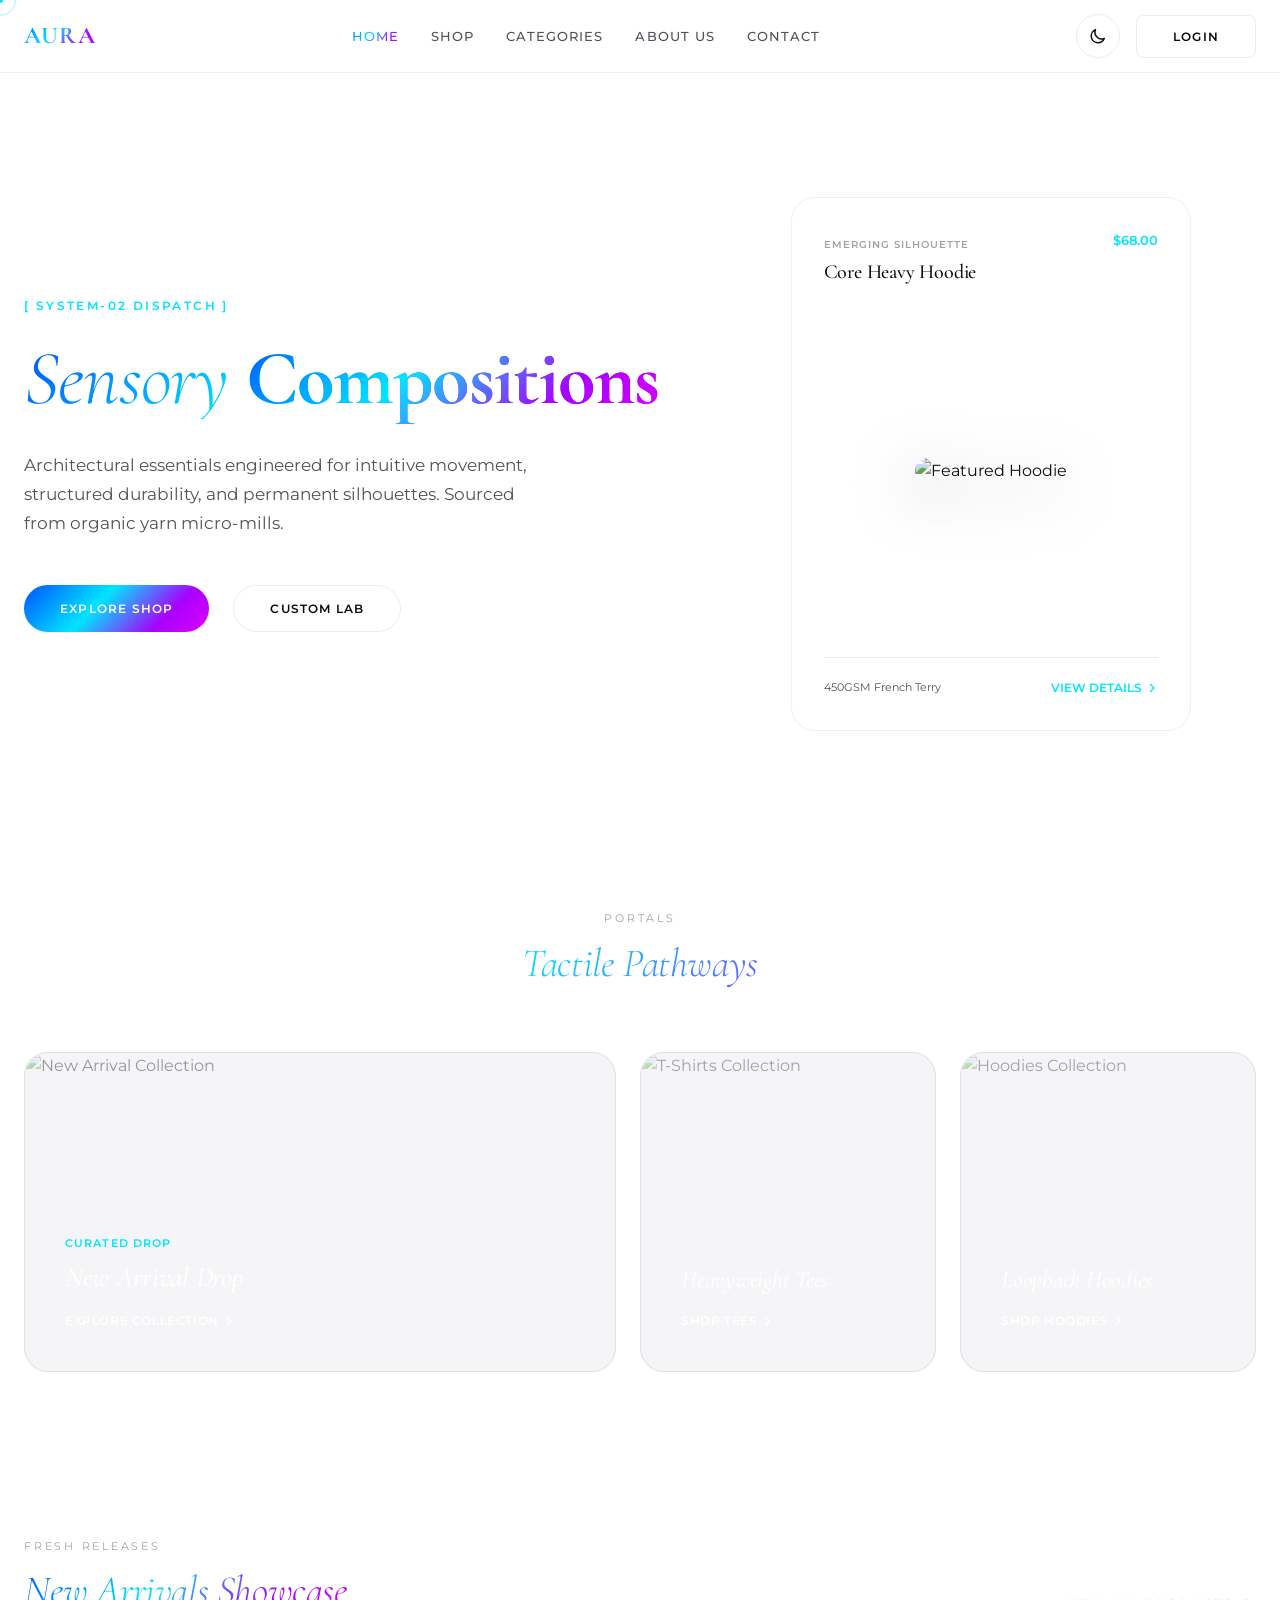
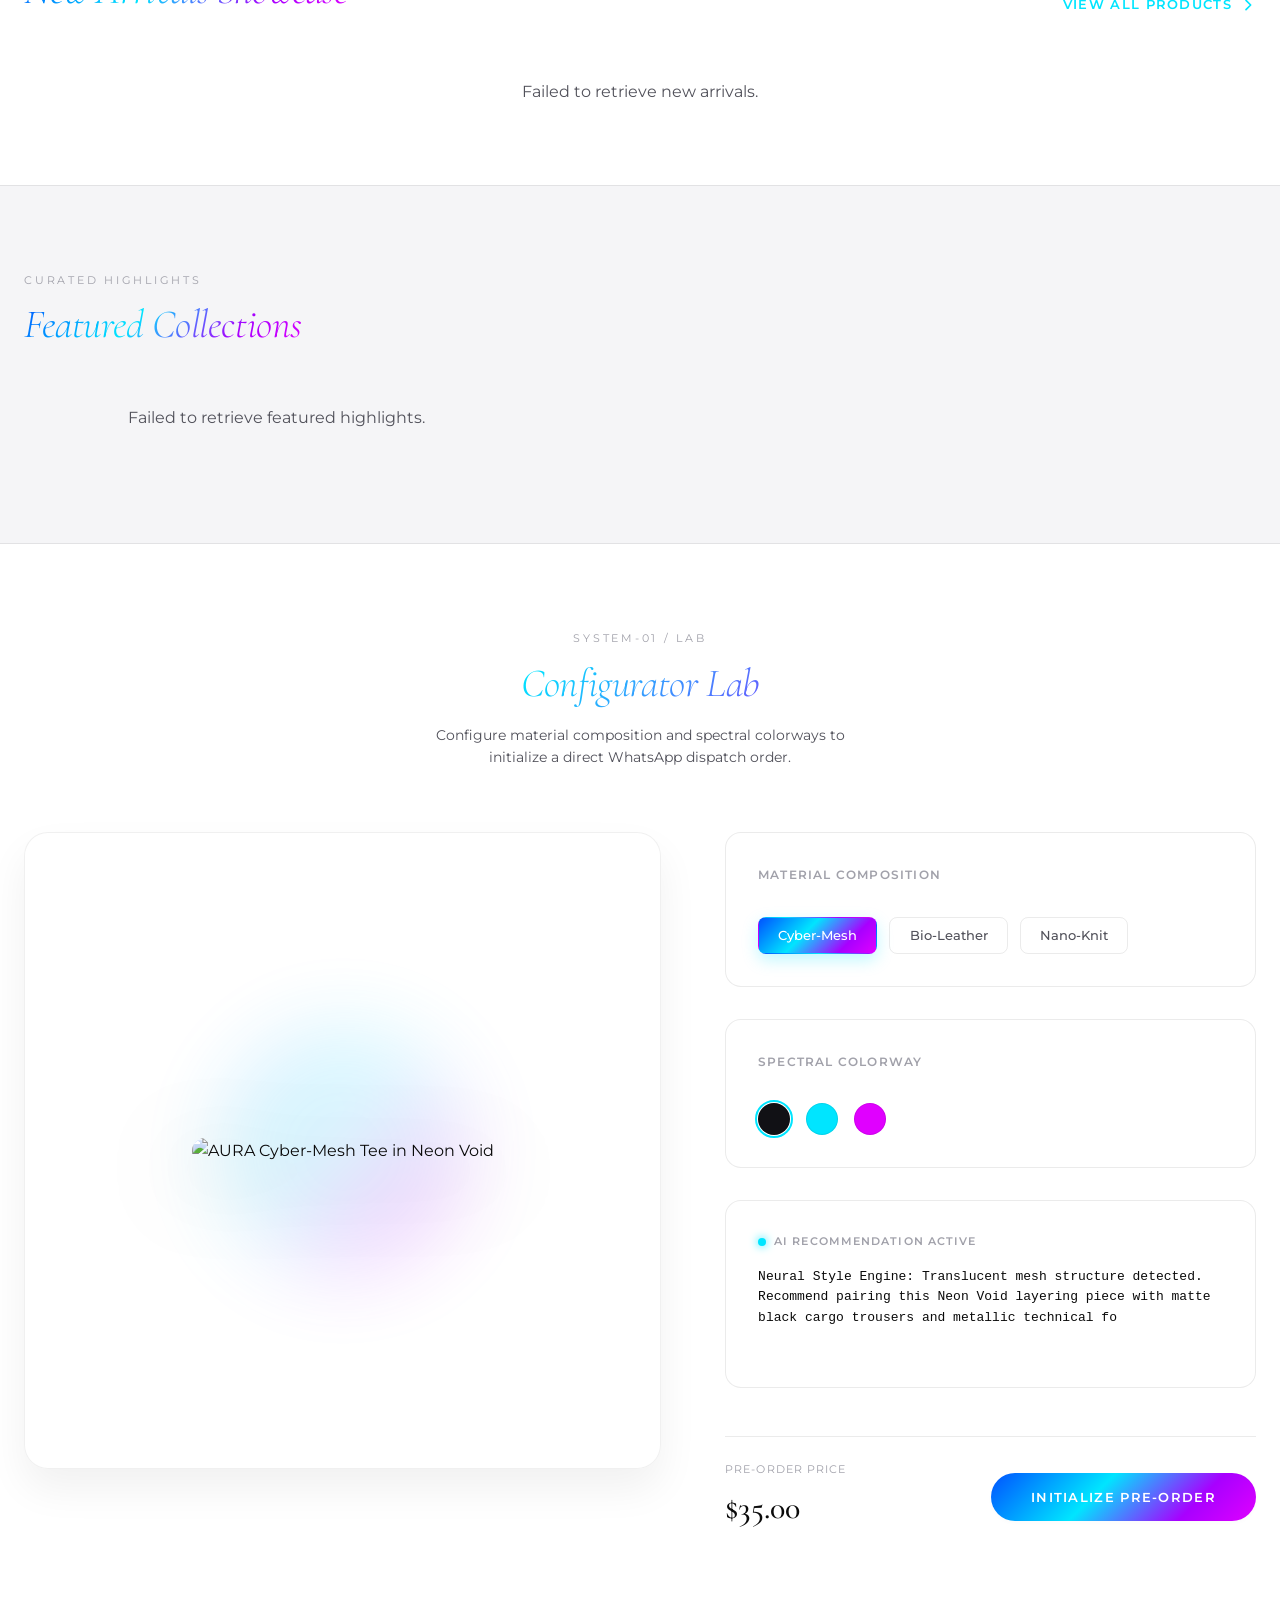
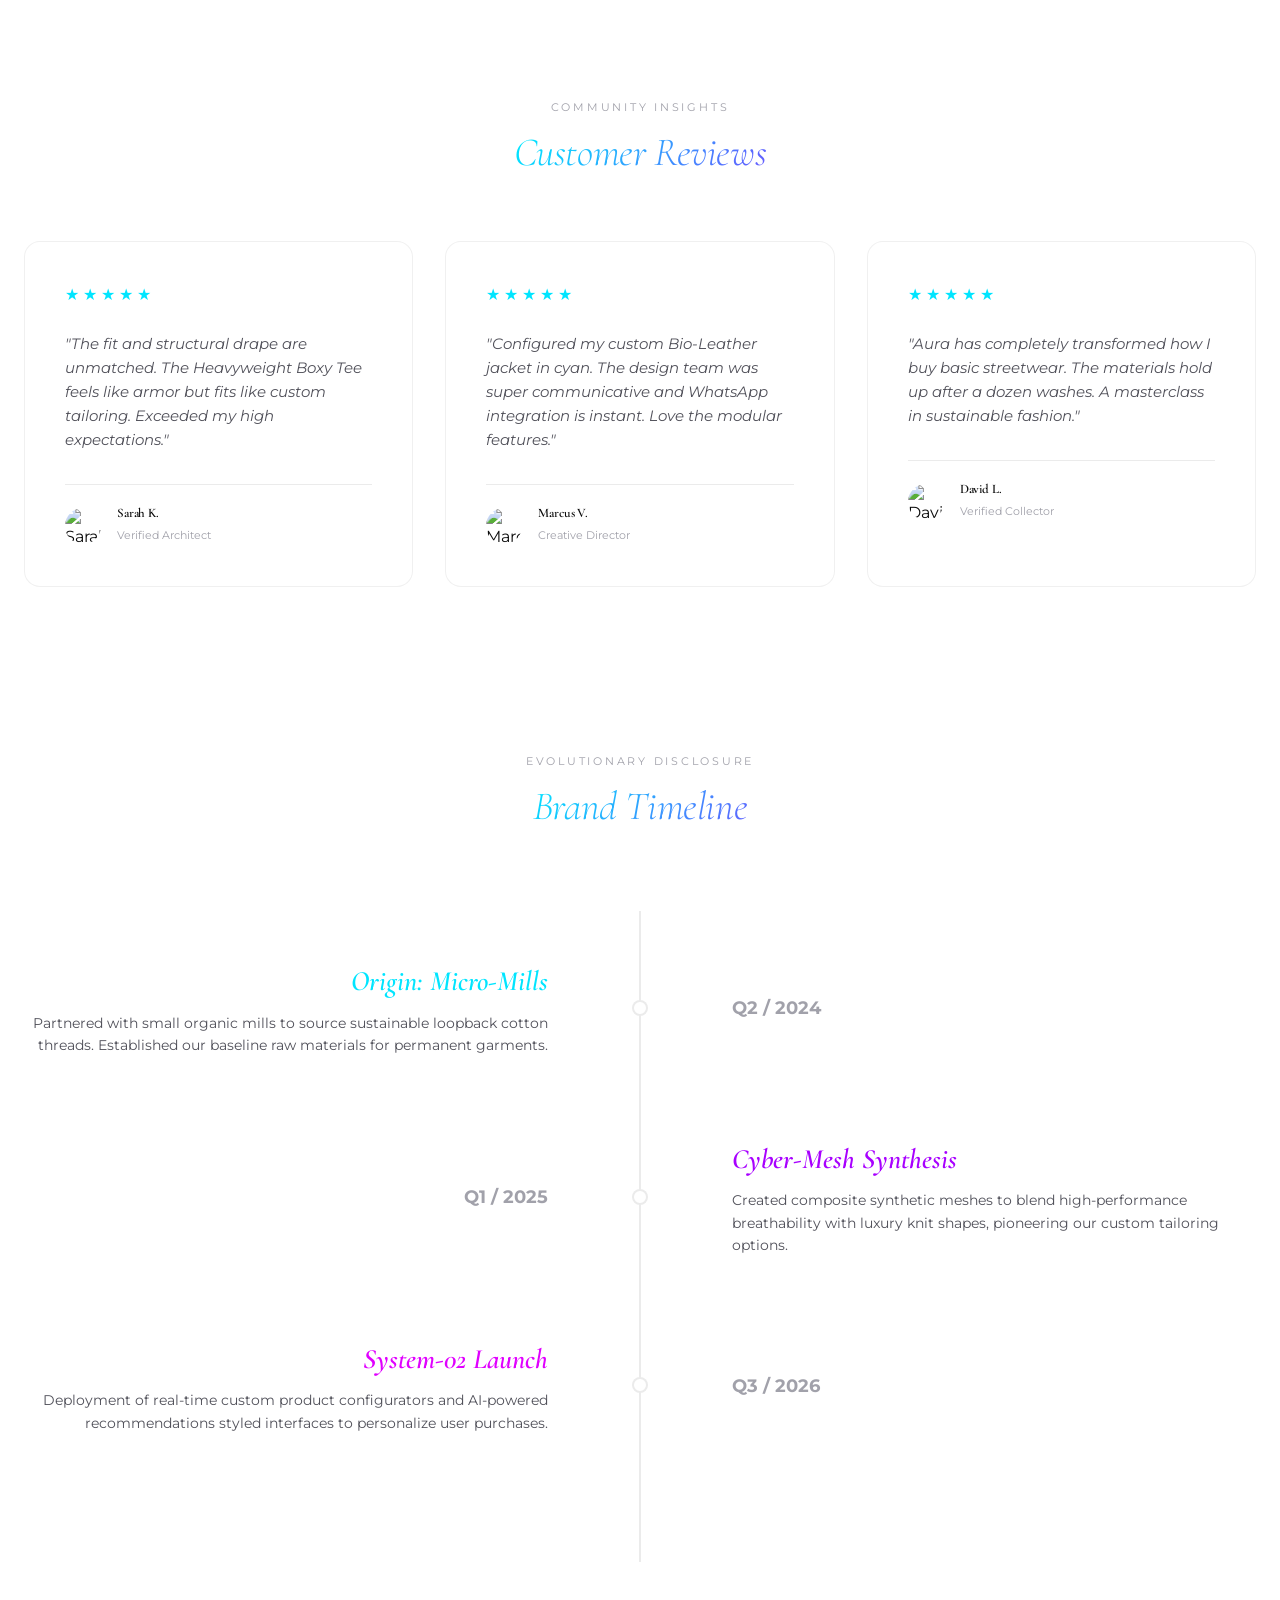
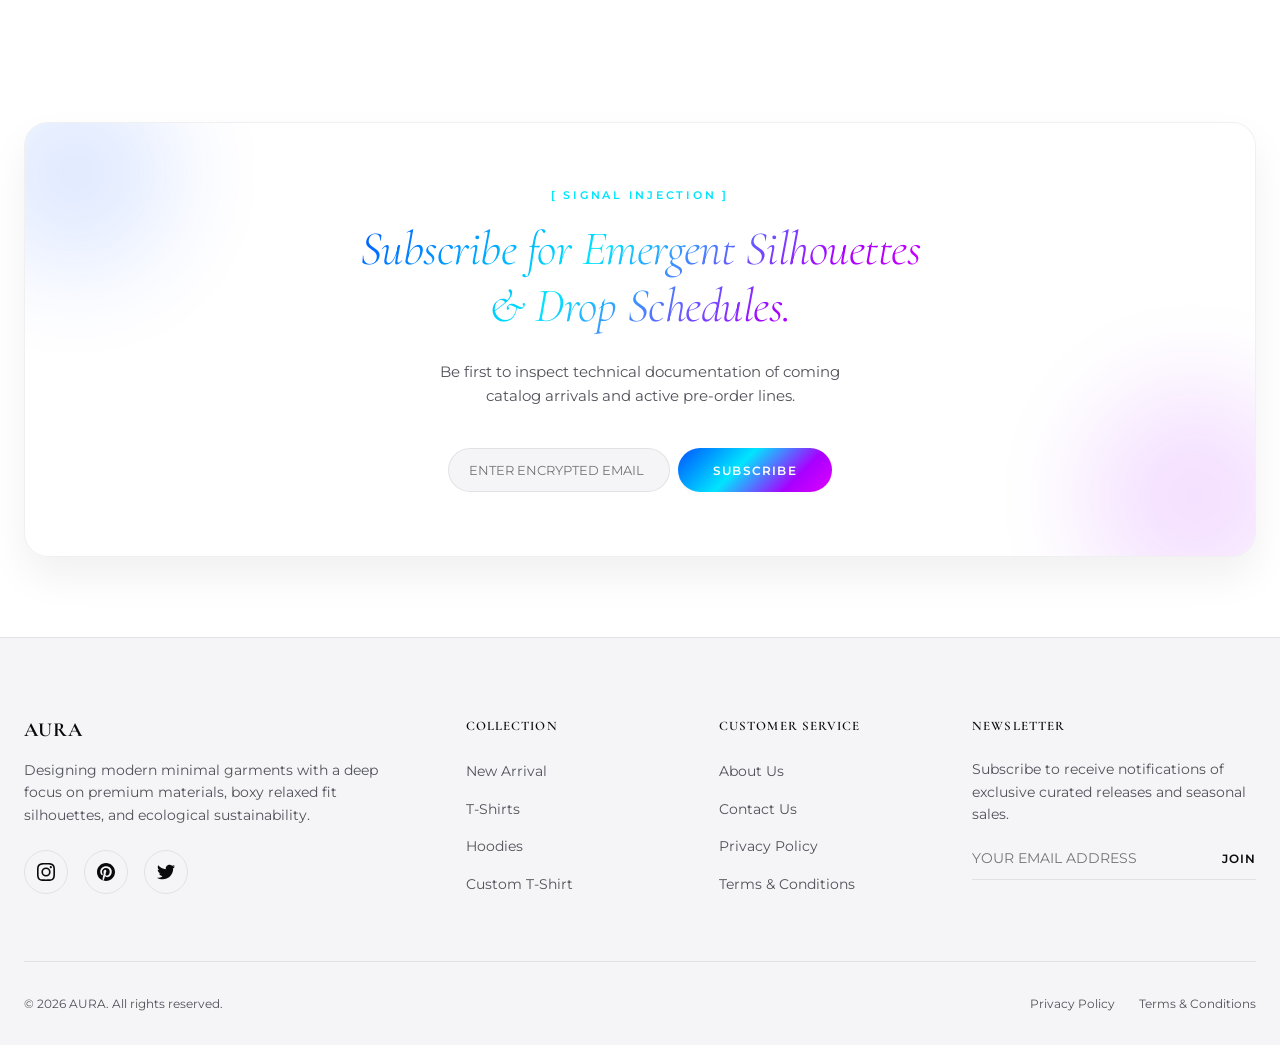
==== commit f189bef1: "new" ====
--- a/index.html
+++ b/index.html
@@ -14,14 +14,14 @@
 
   <!-- Open Graph / Facebook (SEO Sharing) -->
   <meta property="og:type" content="website">
-  <meta property="og:url" content="https://aura-2026.luxury/">
+  <meta property="og:url" content="https://new-tech-sepia.vercel.app/">
   <meta property="og:title" content="AURA | Cutting-Edge Cyber-Luxury Fashion 2026">
   <meta property="og:description" content="Discover AURA, a premium fashion brand focusing on heavyweight boxy T-shirts, relaxed fit hoodies, and custom tailored essentials. Built sustainably.">
   <meta property="og:image" content="https://images.unsplash.com/photo-1523381210434-271e8be1f52b?q=80&w=1200&auto=format&fit=crop">
 
   <!-- Twitter (SEO Sharing) -->
   <meta property="twitter:card" content="summary_large_image">
-  <meta property="twitter:url" content="https://aura-2026.luxury/">
+  <meta property="twitter:url" content="https://new-tech-sepia.vercel.app/">
   <meta property="twitter:title" content="AURA | Cutting-Edge Cyber-Luxury Fashion 2026">
   <meta property="twitter:description" content="Discover AURA, a premium fashion brand focusing on heavyweight boxy T-shirts, relaxed fit hoodies, and custom tailored essentials. Built sustainably.">
   <meta property="twitter:image" content="https://images.unsplash.com/photo-1523381210434-271e8be1f52b?q=80&w=1200&auto=format&fit=crop">
@@ -33,7 +33,7 @@
     "@type": "OnlineStore",
     "name": "AURA Cyber-Luxury Store",
     "description": "Premium 2026 cyber-luxury fashion brand focusing on heavyweight boxy T-shirts, relaxed fit hoodies, and custom tailored essentials.",
-    "url": "https://aura-2026.luxury/",
+    "url": "https://new-tech-sepia.vercel.app/",
     "logo": "https://images.unsplash.com/photo-1523381210434-271e8be1f52b?q=80&w=200",
     "sameAs": [
       "https://instagram.com/aura_luxury",
